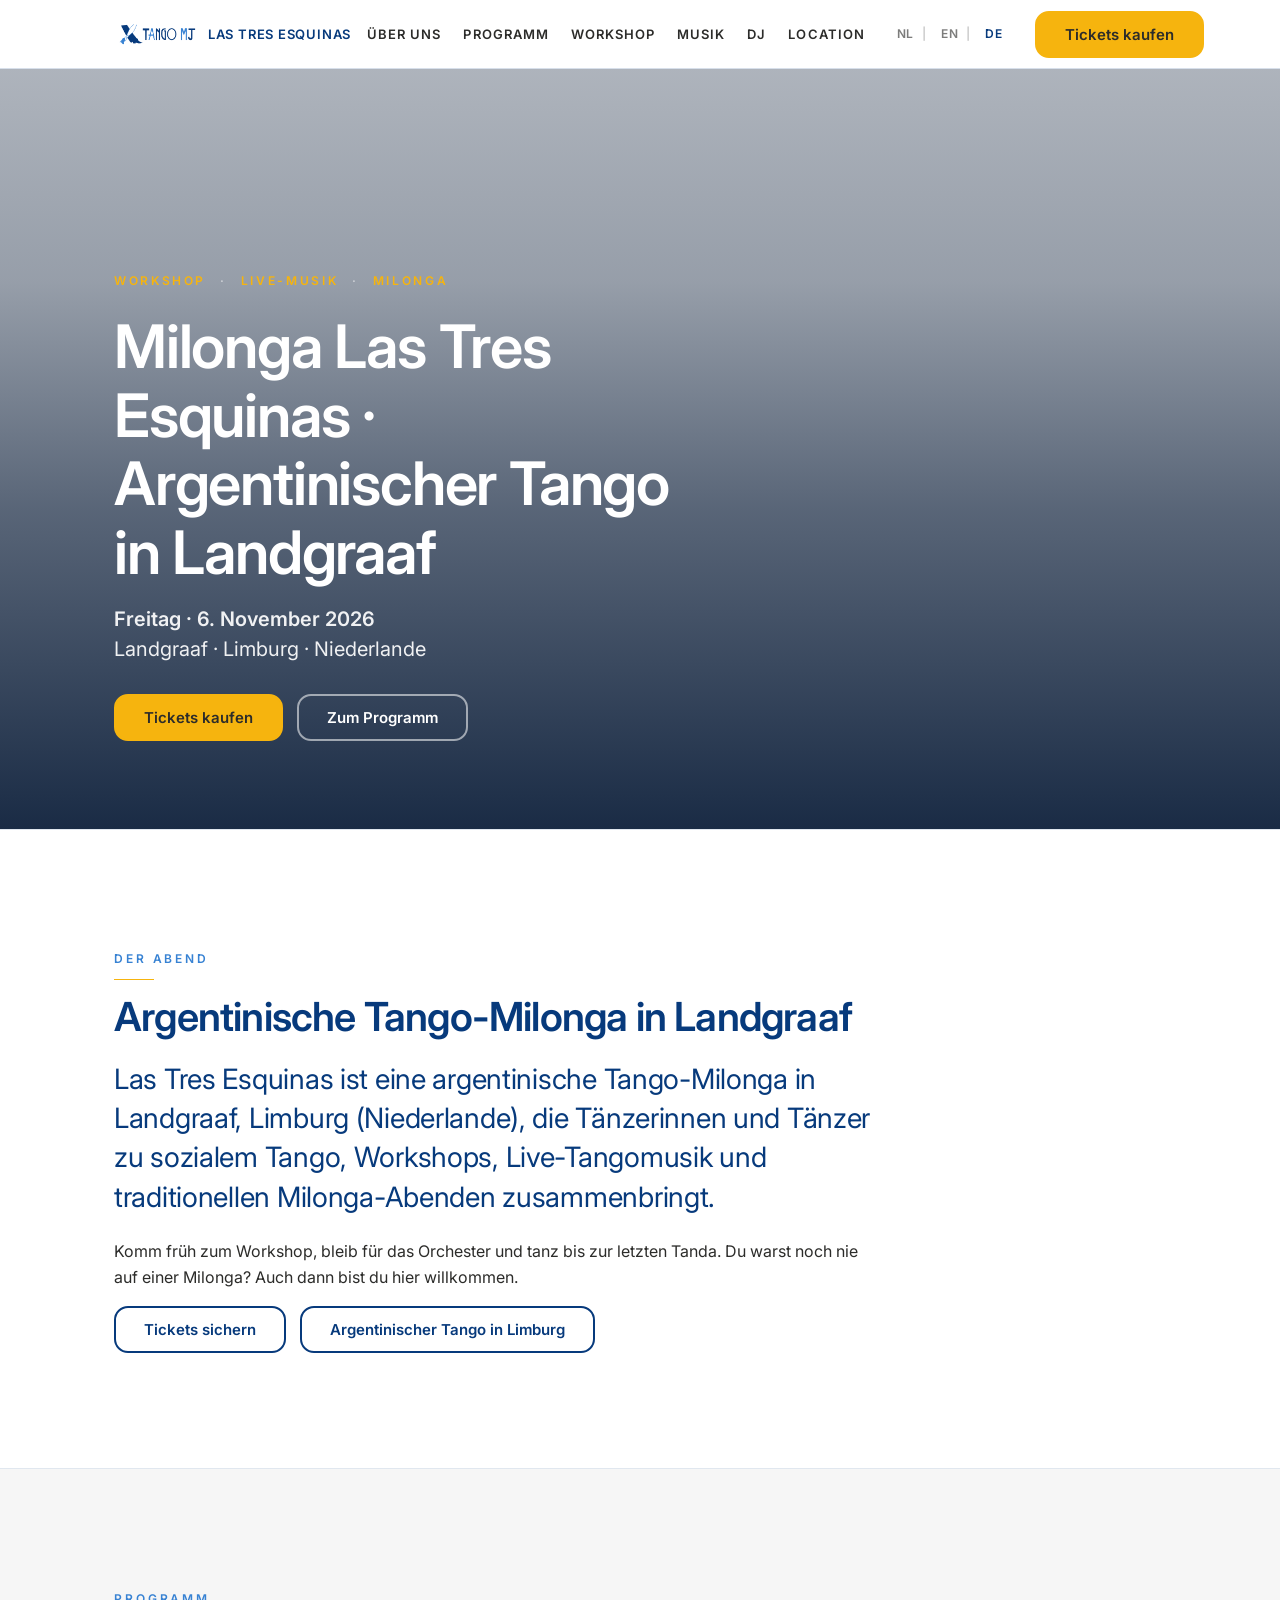
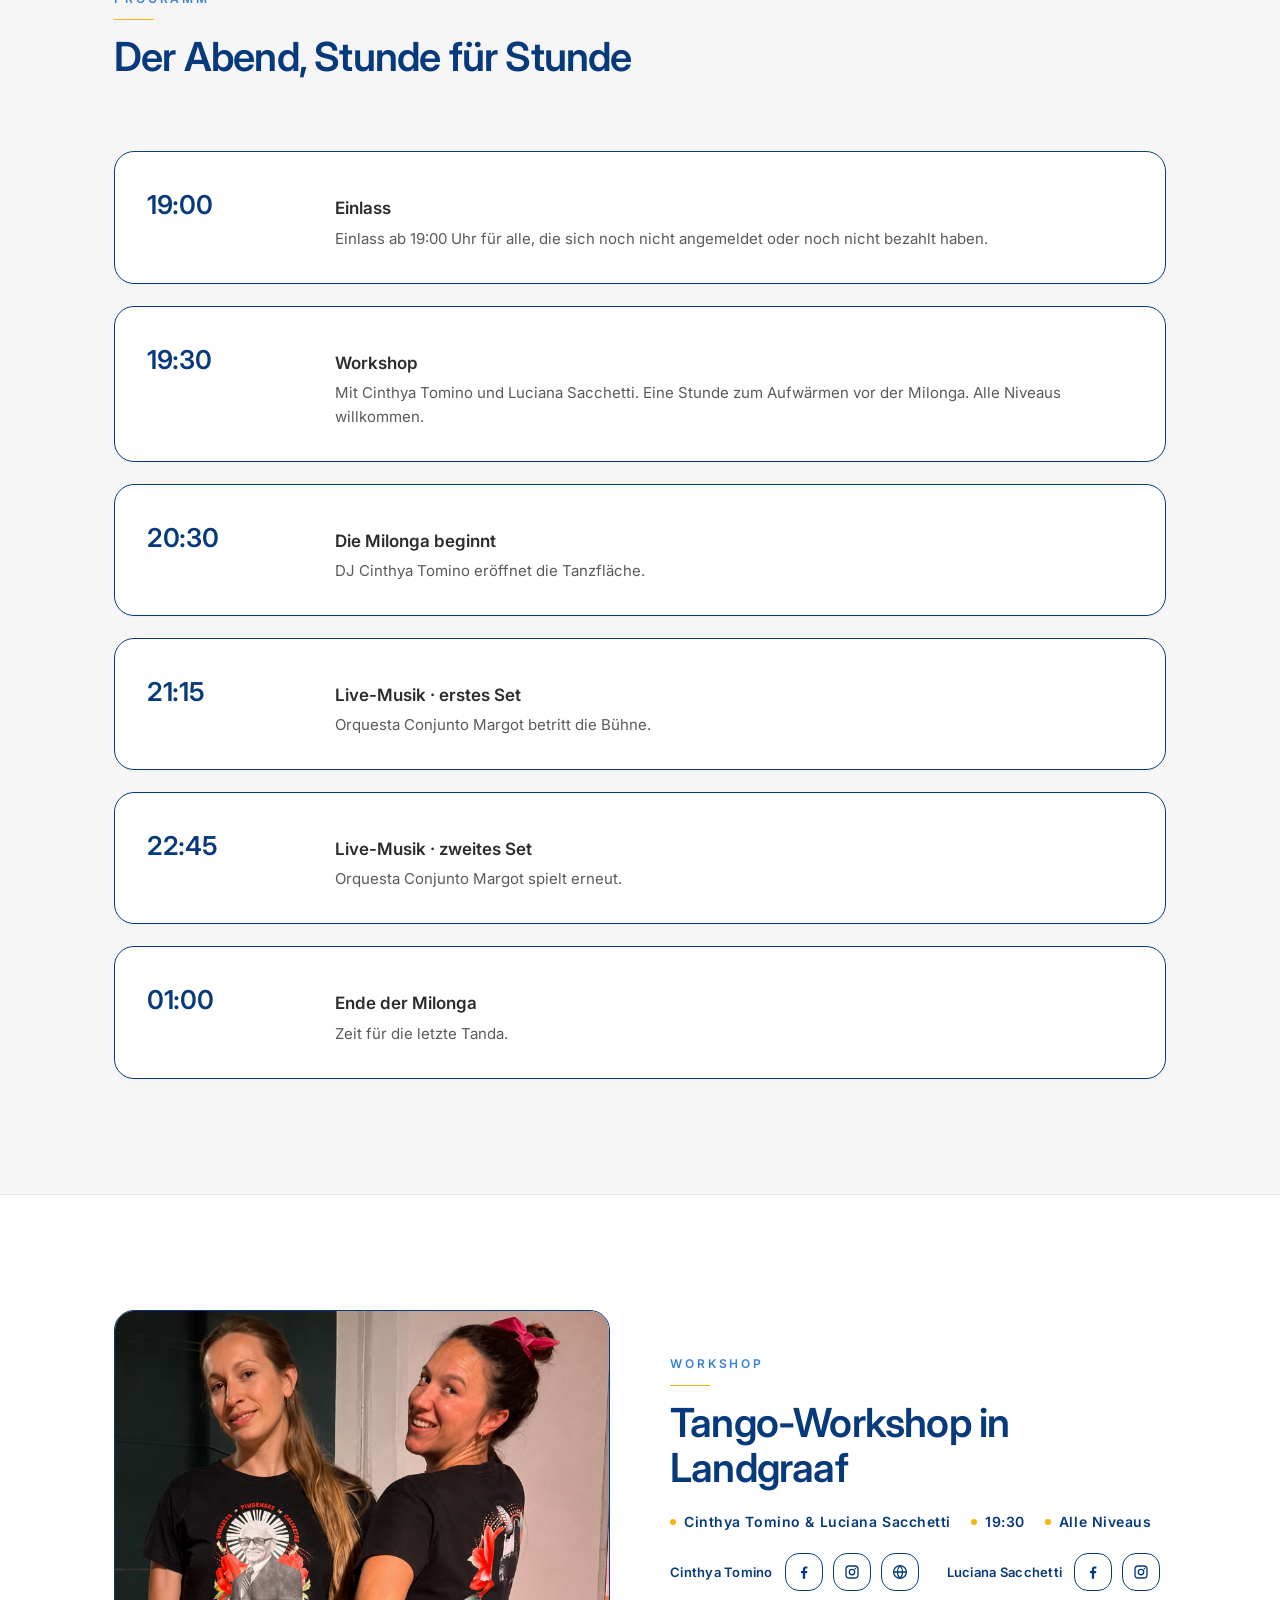
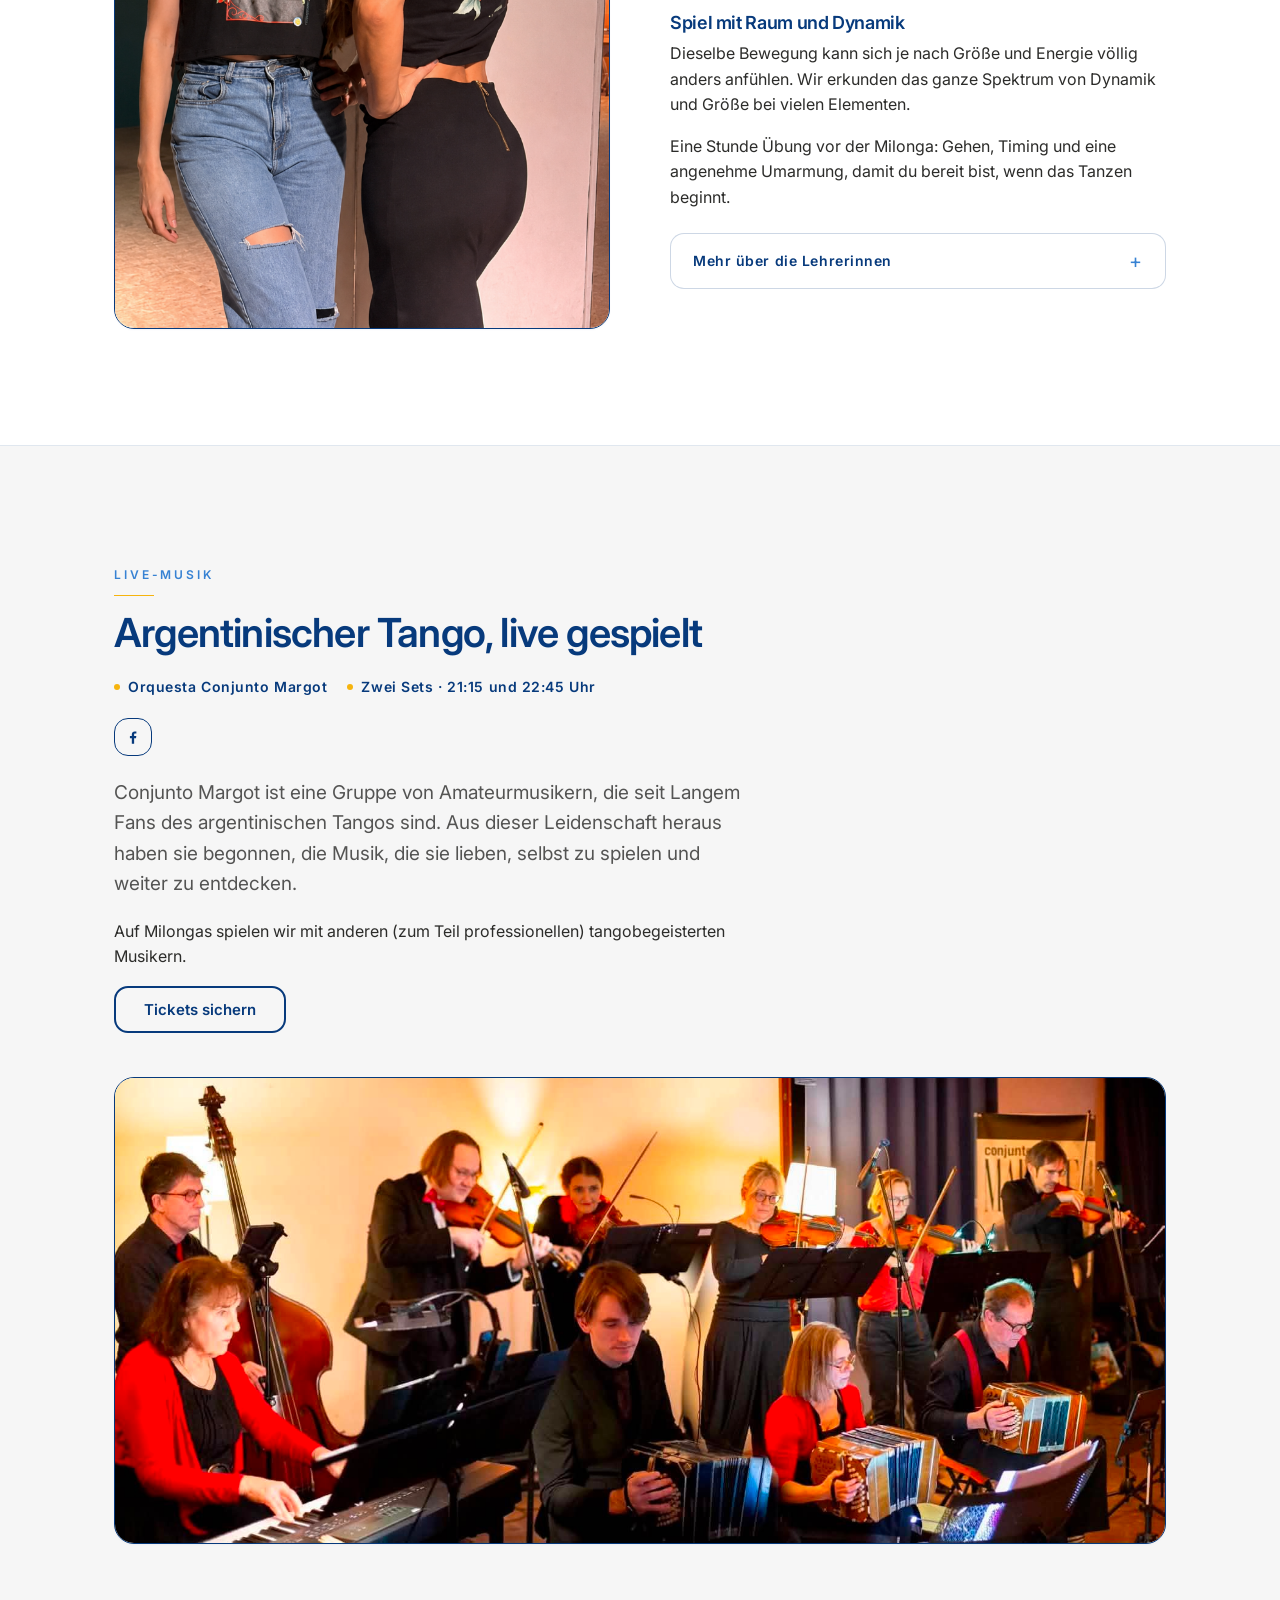
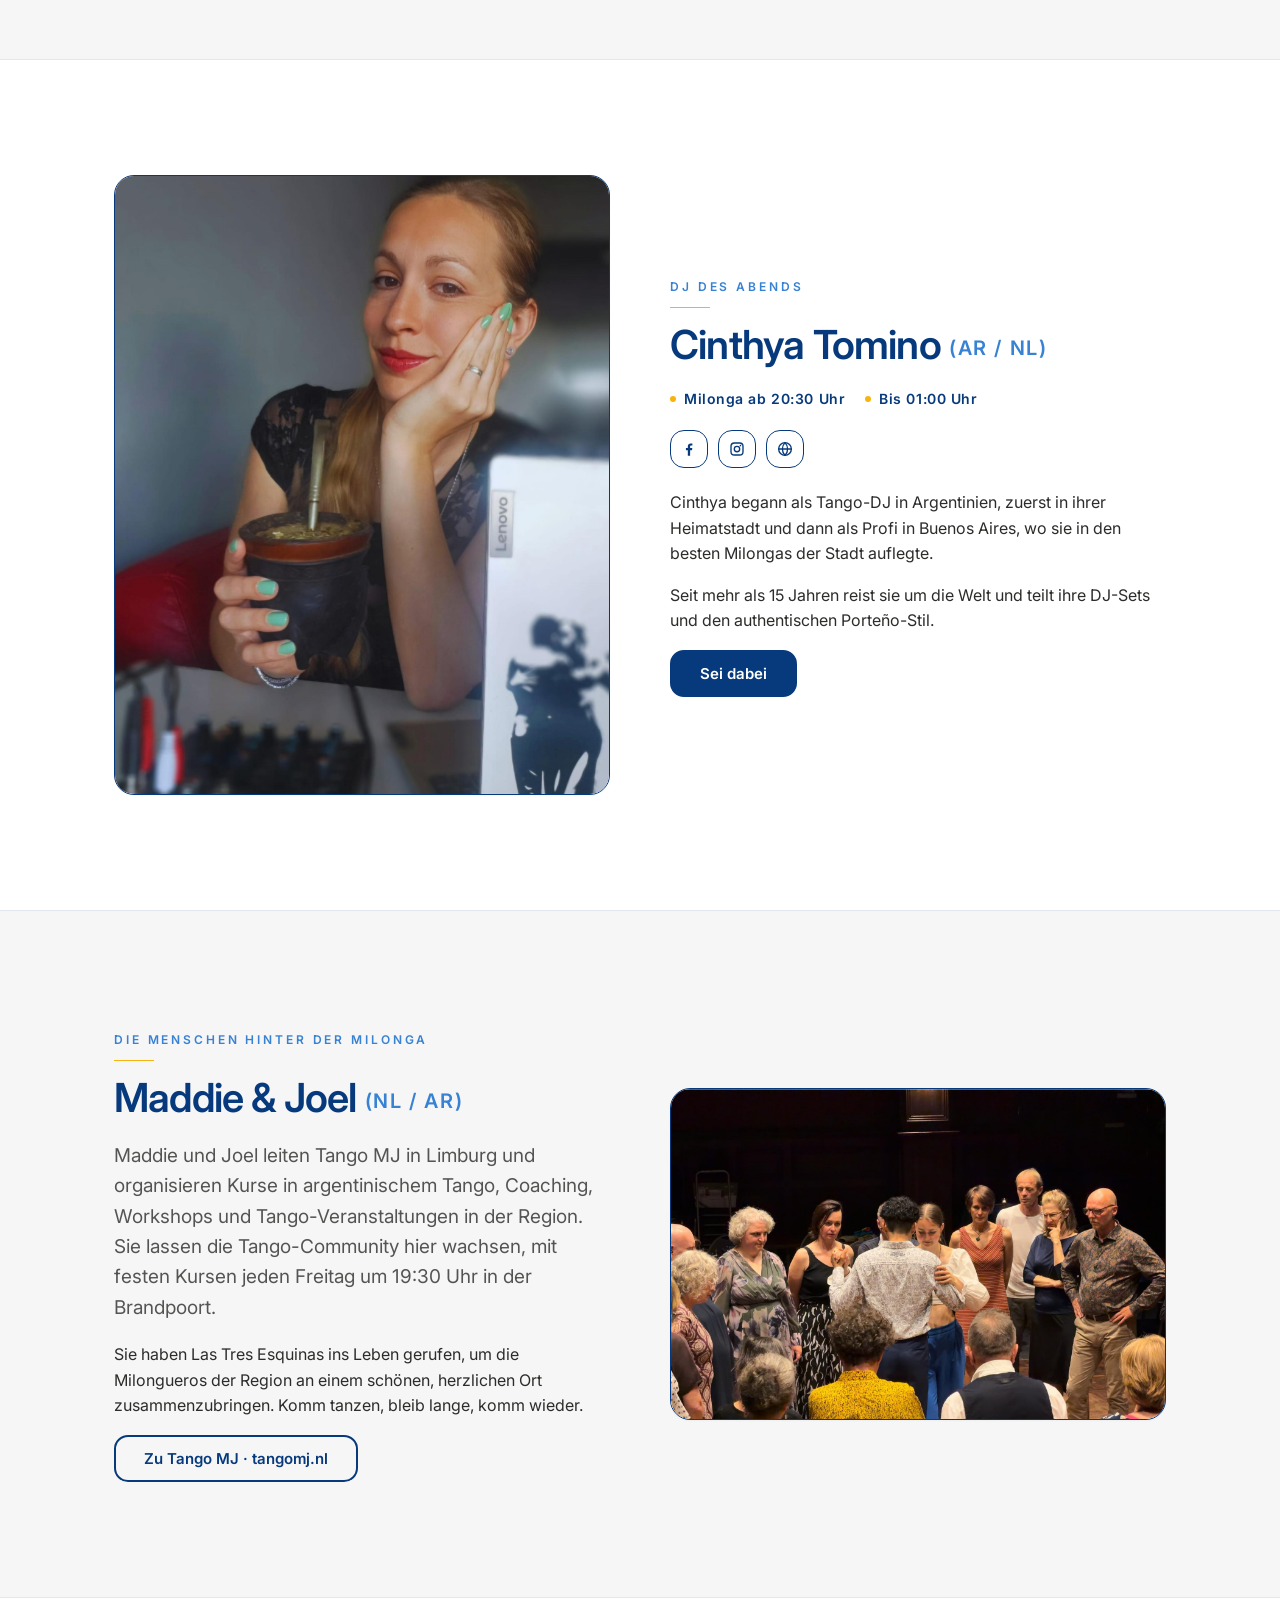
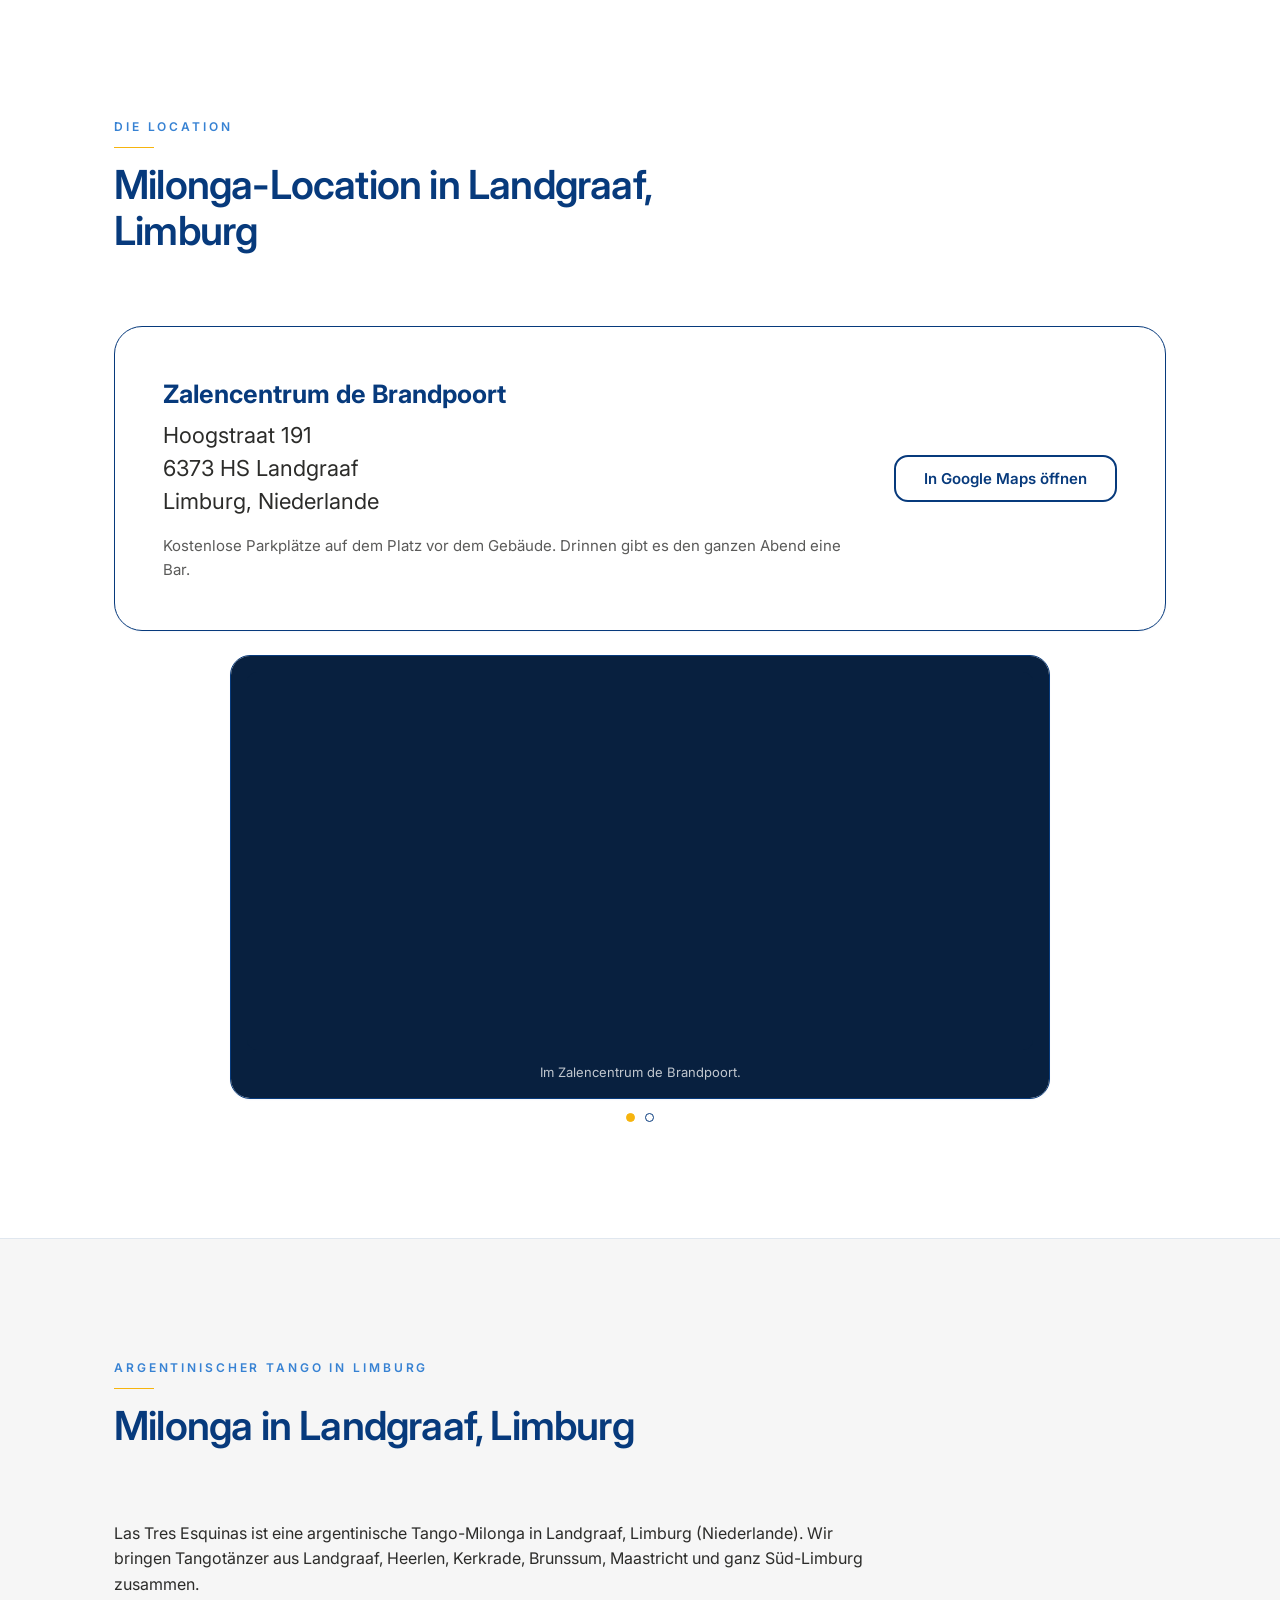
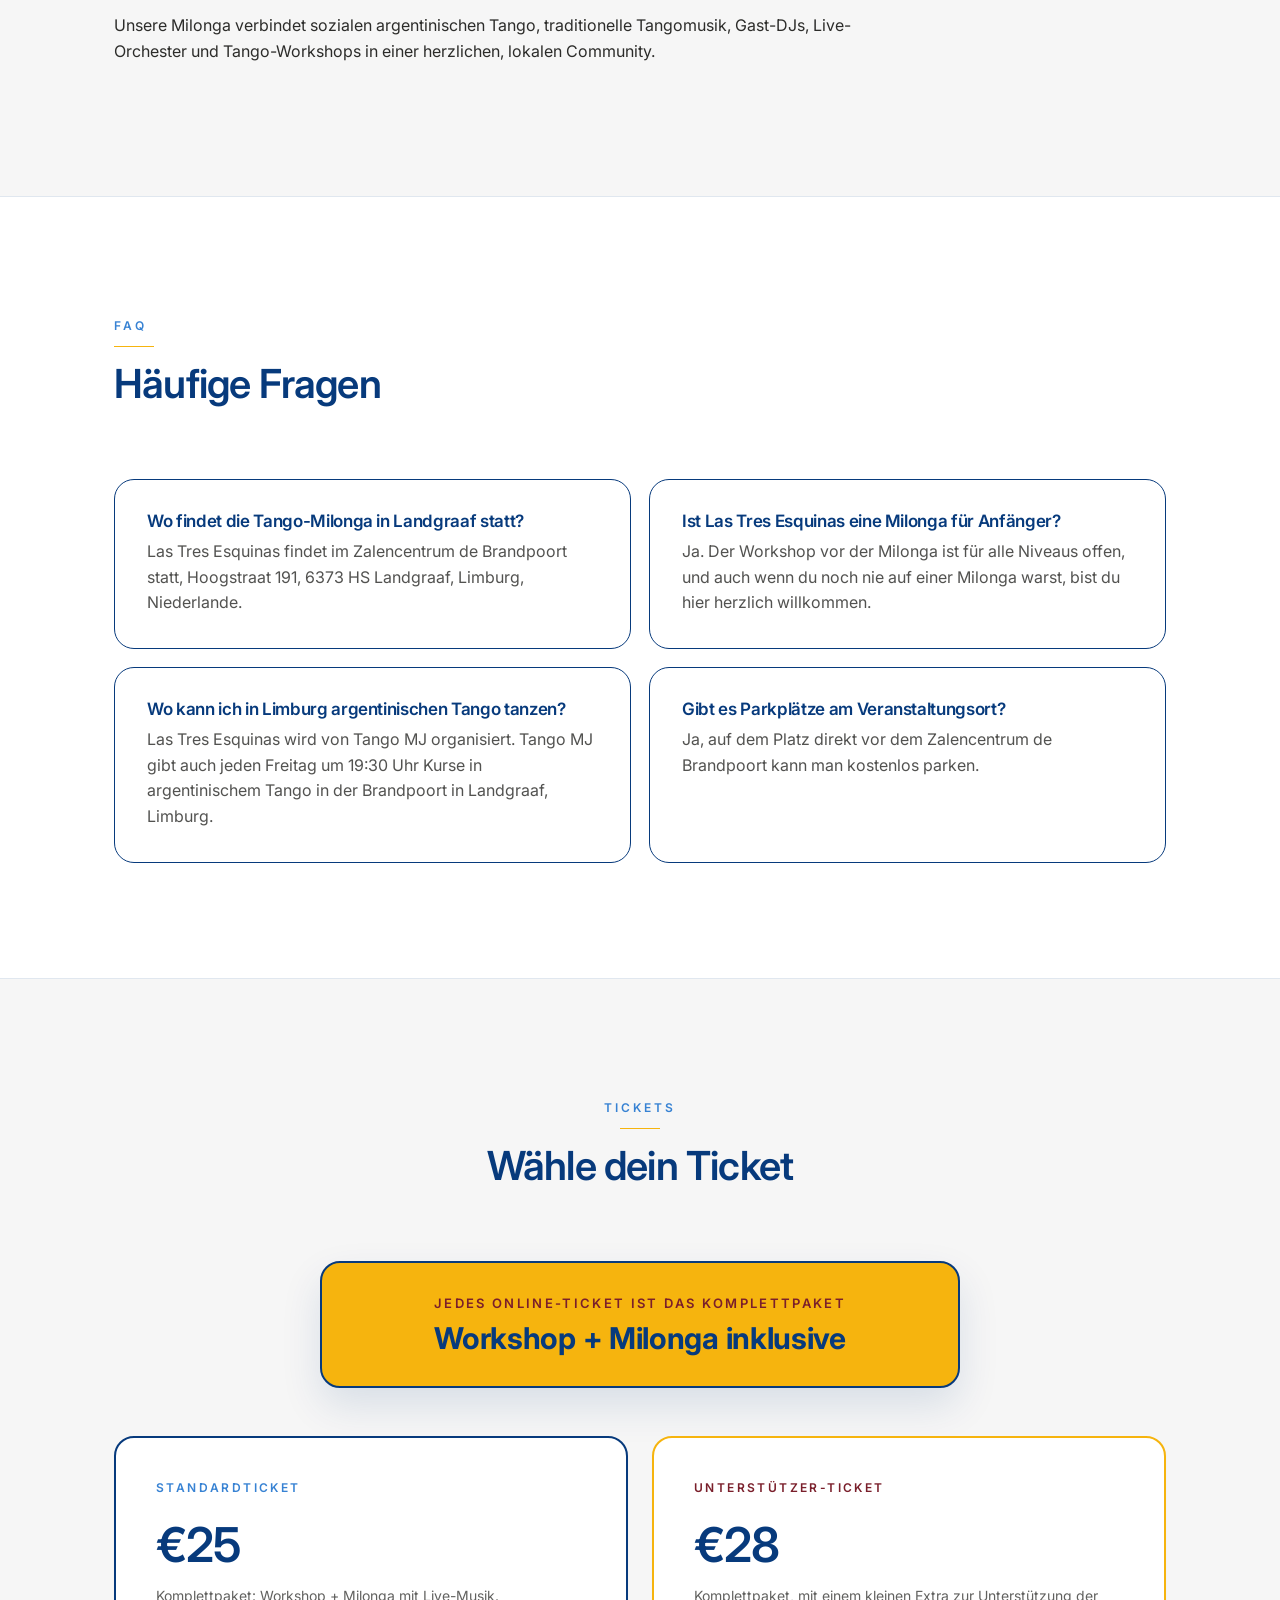
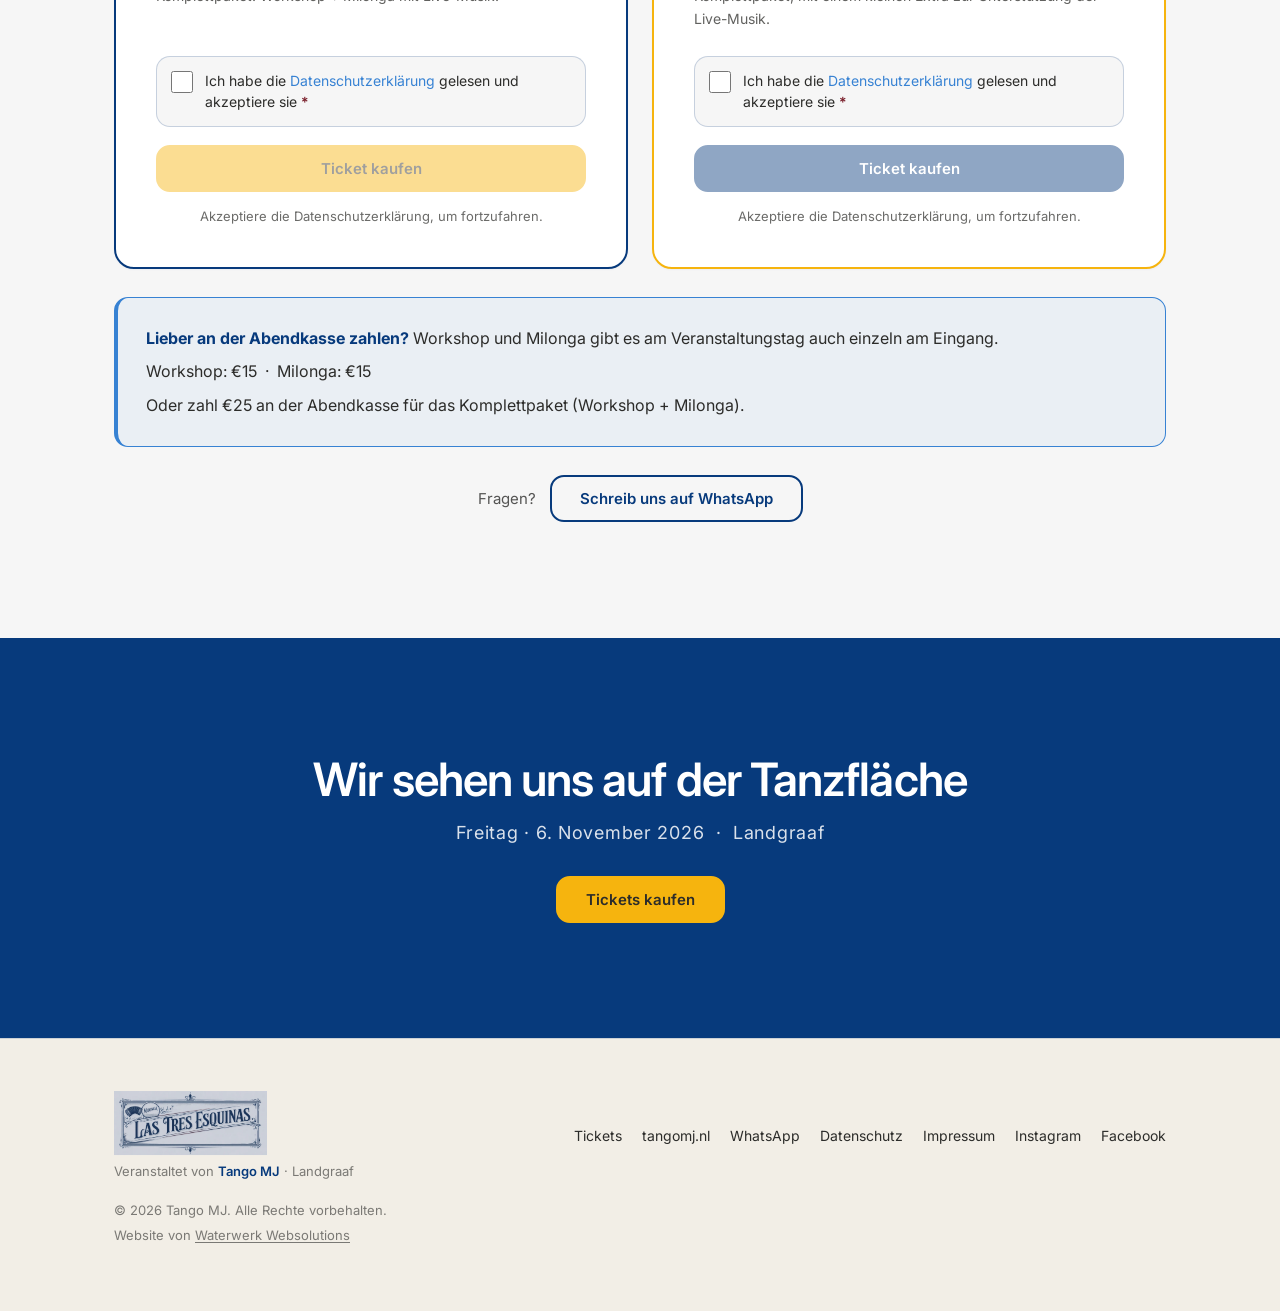
==== de/index.html @ a1ae4f82 "Add Dutch and German versions with language switch in the menu Co-Authored-By: Claude Opus 5.5 <nore" ====
<!doctype html>
<html lang="de">
  <head>
    <meta charset="utf-8" />
    <meta name="viewport" content="width=device-width, initial-scale=1" />

    <title>Milonga Landgraaf | Argentinischer Tango in Limburg · Las Tres Esquinas</title>
    <meta
      name="description"
      content="Milonga in Landgraaf, Limburg (Niederlande). Las Tres Esquinas bringt argentinischen Tango, Tanzabende, Workshops und Live-Tangomusik nach Süd-Limburg."
    />
    <link rel="canonical" href="https://lastresesquinas.nl/de" />
    <link rel="alternate" hreflang="en" href="https://lastresesquinas.nl/" />
    <link rel="alternate" hreflang="nl" href="https://lastresesquinas.nl/nl" />
    <link rel="alternate" hreflang="de" href="https://lastresesquinas.nl/de" />
    <link rel="alternate" hreflang="x-default" href="https://lastresesquinas.nl/" />

    <link rel="icon" type="image/png" href="/img/icon.png" />
    <link rel="apple-touch-icon" href="/img/icon.png" />

    <!-- Open Graph -->
    <meta property="og:type" content="website" />
    <meta property="og:locale" content="de_DE" />
    <meta property="og:title" content="Milonga Las Tres Esquinas · Argentinischer Tango in Landgraaf" />
    <meta
      property="og:description"
      content="Argentinische Tango-Milonga in Landgraaf, Limburg (Niederlande), mit Tanzabend, Workshops und Live-Tangomusik."
    />
    <meta property="og:url" content="https://lastresesquinas.nl/de" />
    <meta property="og:image" content="https://lastresesquinas.nl/img/organizadores.jpg" />
    <meta name="twitter:card" content="summary_large_image" />

    <link rel="preconnect" href="https://fonts.googleapis.com" />
    <link rel="preconnect" href="https://fonts.gstatic.com" crossorigin />
    <link
      rel="stylesheet"
      href="https://fonts.googleapis.com/css2?family=Inter:wght@400;500;600;700&display=swap"
    />
    <link rel="stylesheet" href="/css/styles.css" />

    <script type="application/ld+json">
      {
        "@context": "https://schema.org",
        "@type": "DanceEvent",
        "name": "Milonga Las Tres Esquinas",
        "description": "Argentinische Tango-Milonga in Landgraaf, Limburg (Niederlande), mit Tango-Workshop, Live-Musik von Orquesta Conjunto Margot und DJ Cinthya Tomino.",
        "url": "https://lastresesquinas.nl/de",
        "image": [
          "https://lastresesquinas.nl/img/organizadores.jpg",
          "https://lastresesquinas.nl/img/orquesta.jpg",
          "https://lastresesquinas.nl/img/dj.jpg"
        ],
        "startDate": "2026-11-06T19:30:00+01:00",
        "endDate": "2026-11-07T01:00:00+01:00",
        "eventAttendanceMode": "https://schema.org/OfflineEventAttendanceMode",
        "eventStatus": "https://schema.org/EventScheduled",
        "location": {
          "@type": "Place",
          "name": "Zalencentrum de Brandpoort",
          "address": {
            "@type": "PostalAddress",
            "streetAddress": "Hoogstraat 191",
            "postalCode": "6373 HS",
            "addressLocality": "Landgraaf",
            "addressRegion": "Limburg",
            "addressCountry": "NL"
          }
        },
        "performer": [
          { "@type": "MusicGroup", "name": "Orquesta Conjunto Margot" },
          { "@type": "Person", "name": "Cinthya Tomino" }
        ],
        "organizer": { "@type": "Organization", "name": "Tango MJ", "url": "https://tangomj.nl/" },
        "offers": [
          {
            "@type": "Offer",
            "name": "Standardticket",
            "price": "25",
            "priceCurrency": "EUR",
            "availability": "https://schema.org/InStock",
            "url": "https://buy.stripe.com/8x200i0NX9LU2fvdDG4Rq0i"
          },
          {
            "@type": "Offer",
            "name": "Unterstützer-Ticket",
            "price": "28",
            "priceCurrency": "EUR",
            "availability": "https://schema.org/InStock",
            "url": "https://buy.stripe.com/4gM7sKcwFbU2bQ56be4Rq0g"
          }
        ]
      }
    </script>

    <script type="application/ld+json">
      {
        "@context": "https://schema.org",
        "@type": "FAQPage",
        "mainEntity": [
          {
            "@type": "Question",
            "name": "Wo findet die Tango-Milonga in Landgraaf statt?",
            "acceptedAnswer": {
              "@type": "Answer",
              "text": "Las Tres Esquinas findet im Zalencentrum de Brandpoort statt, Hoogstraat 191, 6373 HS Landgraaf, Limburg, Niederlande."
            }
          },
          {
            "@type": "Question",
            "name": "Ist Las Tres Esquinas eine Milonga für Anfänger?",
            "acceptedAnswer": {
              "@type": "Answer",
              "text": "Ja. Der Workshop vor der Milonga ist für alle Niveaus offen, und auch wenn du noch nie auf einer Milonga warst, bist du hier herzlich willkommen."
            }
          },
          {
            "@type": "Question",
            "name": "Wo kann ich in Limburg argentinischen Tango tanzen?",
            "acceptedAnswer": {
              "@type": "Answer",
              "text": "Las Tres Esquinas wird von Tango MJ organisiert. Tango MJ gibt auch jeden Freitag um 19:30 Uhr Kurse in argentinischem Tango in der Brandpoort in Landgraaf, Limburg."
            }
          },
          {
            "@type": "Question",
            "name": "Gibt es Parkplätze am Veranstaltungsort?",
            "acceptedAnswer": {
              "@type": "Answer",
              "text": "Ja, auf dem Platz direkt vor dem Zalencentrum de Brandpoort kann man kostenlos parken."
            }
          }
        ]
      }
    </script>
  </head>

  <body>
    <a class="skip-link" href="#main">Zum Inhalt springen</a>

    <!-- Icon sprite (Facebook / Instagram / website) -->
    <svg width="0" height="0" style="position: absolute" aria-hidden="true" focusable="false">
      <symbol id="i-facebook" viewBox="0 0 24 24">
        <path
          fill="currentColor"
          d="M13.5 21v-7.5h2.53l.38-2.94H13.5V8.68c0-.85.24-1.43 1.46-1.43h1.56V4.62c-.27-.04-1.2-.12-2.28-.12-2.26 0-3.8 1.38-3.8 3.9v2.17H7.9v2.94h2.53V21z"
        />
      </symbol>
      <symbol
        id="i-instagram"
        viewBox="0 0 24 24"
        fill="none"
        stroke="currentColor"
        stroke-width="1.8"
      >
        <rect x="4" y="4" width="16" height="16" rx="4.5" />
        <circle cx="12" cy="12" r="3.6" />
        <circle cx="16.6" cy="7.4" r="1.1" fill="currentColor" stroke="none" />
      </symbol>
      <symbol
        id="i-web"
        viewBox="0 0 24 24"
        fill="none"
        stroke="currentColor"
        stroke-width="1.8"
      >
        <circle cx="12" cy="12" r="8.5" />
        <path
          d="M3.5 12h17M12 3.5c2.3 2.4 3.5 5.6 3.5 8.5s-1.2 6.1-3.5 8.5c-2.3-2.4-3.5-5.6-3.5-8.5S9.7 5.9 12 3.5z"
        />
      </symbol>
    </svg>

    <!-- ============ HEADER / NAV ============ -->
    <header class="site-header">
      <div class="container site-header__inner">
        <a class="site-header__brand" href="#top" aria-label="Milonga Las Tres Esquinas, nach oben">
          <img
            class="site-header__logo"
            src="/img/logo_web.png"
            alt="Tango MJ"
            width="2493"
            height="832"
          />
          <span>Las Tres Esquinas</span>
        </a>

        <button
          class="nav-toggle"
          type="button"
          aria-label="Menü öffnen"
          aria-expanded="false"
          aria-controls="site-nav"
          data-nav-toggle
        >
          <span class="nav-toggle__bar" aria-hidden="true"></span>
          <span class="nav-toggle__bar" aria-hidden="true"></span>
          <span class="nav-toggle__bar" aria-hidden="true"></span>
        </button>

        <nav id="site-nav" class="site-nav" aria-label="Hauptmenü" data-nav>
          <ul class="site-nav__list">
            <li><a href="#about">Über uns</a></li>
            <li><a href="#program">Programm</a></li>
            <li><a href="#workshop">Workshop</a></li>
            <li><a href="#music">Musik</a></li>
            <li><a href="#dj">DJ</a></li>
            <li><a href="#venue">Location</a></li>
          </ul>
          <div class="lang-switch" role="group" aria-label="Sprache">
            <a class="lang-switch__item" href="/nl" hreflang="nl" lang="nl" title="Nederlands">NL</a>
            <a class="lang-switch__item" href="/" hreflang="en" lang="en" title="English">EN</a>
            <a class="lang-switch__item is-active" href="/de" lang="de" aria-current="page" title="Deutsch">DE</a>
          </div>
          <a class="btn btn--primary" href="#tickets">Tickets kaufen</a>
        </nav>
      </div>
    </header>

    <main id="main">
      <span id="top"></span>

      <!-- ============ 1. HERO ============ -->
      <section class="hero" aria-labelledby="hero-heading">
        <div class="hero__media" data-hero-slides>
          <div class="hero__slide hero__slide--video is-active">
            <video
              data-hero-video
              src="/img/video-bp.mp4"
              autoplay
              muted
              loop
              playsinline
              preload="auto"
              width="464"
              height="832"
            ></video>
          </div>
          <div class="hero__slide">
            <img
              src="/img/organizadores.jpg"
              alt="Tangotänzer bei der Milonga Las Tres Esquinas in Landgraaf"
              width="1924"
              height="1082"
              fetchpriority="high"
            />
          </div>
          <div class="hero__slide">
            <img
              src="/img/profes.png"
              alt="Cinthya Tomino und Luciana Sacchetti, die Lehrerinnen des Workshops"
              width="768"
              height="1024"
              loading="lazy"
            />
          </div>
          <div class="hero__slide">
            <img
              src="/img/orquesta.jpg"
              alt="Orquesta Conjunto Margot spielt live argentinischen Tango in Landgraaf"
              width="1723"
              height="763"
              loading="lazy"
            />
          </div>
          <div class="hero__slide">
            <img
              src="/img/dj.jpg"
              alt="Cinthya Tomino als DJ bei einer argentinischen Tango-Milonga in Landgraaf"
              width="1601"
              height="2048"
              loading="lazy"
            />
          </div>
        </div>
        <div class="container">
          <p class="hero__kicker">
            <span>Workshop</span><span>Live-Musik</span><span>Milonga</span>
          </p>
          <h1 id="hero-heading">
            Milonga Las Tres Esquinas · Argentinischer Tango in Landgraaf
          </h1>
          <p class="hero__meta">
            <strong>Freitag · 6. November 2026</strong>
            Landgraaf · Limburg · Niederlande
          </p>
          <div class="hero__actions">
            <a class="btn btn--primary" href="#tickets">Tickets kaufen</a>
            <a class="btn btn--ghost" href="#program">Zum Programm</a>
          </div>
        </div>
      </section>

      <!-- ============ 2. ABOUT / THE NIGHT ============ -->
      <section id="about" class="section section--tint" aria-labelledby="about-heading">
        <div class="container">
          <div class="about" data-reveal>
            <span class="eyebrow">Der Abend</span>
            <h2 id="about-heading">Argentinische Tango-Milonga in Landgraaf</h2>
            <p class="about__statement">
              Las Tres Esquinas ist eine argentinische Tango-Milonga in
              Landgraaf, Limburg (Niederlande), die Tänzerinnen und Tänzer zu
              sozialem Tango, Workshops, Live-Tangomusik und traditionellen
              Milonga-Abenden zusammenbringt.
            </p>
            <p>
              Komm früh zum Workshop, bleib für das Orchester und tanz bis zur
              letzten Tanda. Du warst noch nie auf einer Milonga? Auch dann bist
              du hier willkommen.
            </p>
            <div class="about__actions">
              <a class="btn btn--outline" href="#tickets">Tickets sichern</a>
              <a class="btn btn--outline" href="#tango-limburg">Argentinischer Tango in Limburg</a>
            </div>
          </div>
        </div>
      </section>

      <!-- ============ 3. PROGRAM ============ -->
      <section id="program" class="section" aria-labelledby="program-heading">
        <div class="container">
          <div class="section-head" data-reveal>
            <span class="eyebrow">Programm</span>
            <h2 id="program-heading">Der Abend, Stunde für Stunde</h2>
          </div>

          <div class="timeline stagger">
            <div class="timeline__item" data-reveal>
              <div class="timeline__time">19:00</div>
              <div>
                <p class="timeline__title">Einlass</p>
                <p class="timeline__detail">
                  Einlass ab 19:00 Uhr für alle, die sich noch nicht angemeldet
                  oder noch nicht bezahlt haben.
                </p>
              </div>
            </div>
            <div class="timeline__item" data-reveal>
              <div class="timeline__time">19:30</div>
              <div>
                <p class="timeline__title">Workshop</p>
                <p class="timeline__detail">
                  Mit Cinthya Tomino und Luciana Sacchetti. Eine Stunde zum
                  Aufwärmen vor der Milonga. Alle Niveaus willkommen.
                </p>
              </div>
            </div>
            <div class="timeline__item" data-reveal>
              <div class="timeline__time">20:30</div>
              <div>
                <p class="timeline__title">Die Milonga beginnt</p>
                <p class="timeline__detail">
                  DJ Cinthya Tomino eröffnet die Tanzfläche.
                </p>
              </div>
            </div>
            <div class="timeline__item" data-reveal>
              <div class="timeline__time">21:15</div>
              <div>
                <p class="timeline__title">Live-Musik · erstes Set</p>
                <p class="timeline__detail">
                  Orquesta Conjunto Margot betritt die Bühne.
                </p>
              </div>
            </div>
            <div class="timeline__item" data-reveal>
              <div class="timeline__time">22:45</div>
              <div>
                <p class="timeline__title">Live-Musik · zweites Set</p>
                <p class="timeline__detail">
                  Orquesta Conjunto Margot spielt erneut.
                </p>
              </div>
            </div>
            <div class="timeline__item" data-reveal>
              <div class="timeline__time">01:00</div>
              <div>
                <p class="timeline__title">Ende der Milonga</p>
                <p class="timeline__detail">Zeit für die letzte Tanda.</p>
              </div>
            </div>
          </div>
        </div>
      </section>

      <!-- ============ 4. WORKSHOP ============ -->
      <section id="workshop" class="section section--tint" aria-labelledby="workshop-heading">
        <div class="container">
          <div class="feature feature--reverse">
            <div class="feature__media feature__media--portrait" data-reveal="left">
              <img
                src="/img/profes.png"
                alt="Cinthya Tomino und Luciana Sacchetti, die Lehrerinnen des Workshops"
                width="768"
                height="1024"
                loading="lazy"
              />
            </div>
            <div class="feature__body" data-reveal>
              <span class="eyebrow">Workshop</span>
              <h2 id="workshop-heading">Tango-Workshop in Landgraaf</h2>
              <p class="meta-line">
                <span>Cinthya Tomino &amp; Luciana Sacchetti</span><span>19:30</span><span>Alle Niveaus</span>
              </p>
              <div class="artist-links-row">
                <div class="artist-links-group">
                  <span class="artist-links-group__name">Cinthya Tomino</span>
                  <ul class="artist-links">
                    <li>
                      <a href="https://www.facebook.com/CinTomino/" target="_blank" rel="noopener" aria-label="Cinthya Tomino auf Facebook"><svg class="ic"><use href="#i-facebook" /></svg></a>
                    </li>
                    <li>
                      <a href="https://www.instagram.com/cintomino" target="_blank" rel="noopener" aria-label="Cinthya Tomino auf Instagram"><svg class="ic"><use href="#i-instagram" /></svg></a>
                    </li>
                    <li>
                      <a href="https://www.cintominotango.com" target="_blank" rel="noopener" aria-label="Website von Cinthya Tomino"><svg class="ic"><use href="#i-web" /></svg></a>
                    </li>
                  </ul>
                </div>
                <div class="artist-links-group">
                  <span class="artist-links-group__name">Luciana Sacchetti</span>
                  <ul class="artist-links">
                    <li>
                      <a href="https://www.facebook.com/lu.sacchetti/" target="_blank" rel="noopener" aria-label="Luciana Sacchetti auf Facebook"><svg class="ic"><use href="#i-facebook" /></svg></a>
                    </li>
                    <li>
                      <a href="https://www.instagram.com/lusacchetti" target="_blank" rel="noopener" aria-label="Luciana Sacchetti auf Instagram"><svg class="ic"><use href="#i-instagram" /></svg></a>
                    </li>
                  </ul>
                </div>
              </div>
              <h3 class="feature__topic">Spiel mit Raum und Dynamik</h3>
              <p>
                Dieselbe Bewegung kann sich je nach Größe und Energie völlig
                anders anfühlen. Wir erkunden das ganze Spektrum von Dynamik und
                Größe bei vielen Elementen.
              </p>
              <p>
                Eine Stunde Übung vor der Milonga: Gehen, Timing und eine
                angenehme Umarmung, damit du bereit bist, wenn das Tanzen
                beginnt.
              </p>

              <details class="disclosure">
                <summary>Mehr über die Lehrerinnen</summary>
                <div class="disclosure__body">
                  <h3>Luciana Sacchetti</h3>
                  <p>
                    Tänzerin, Kunstturnerin, Athletin und Zirkusartistin. Vor 15
                    Jahren kam sie in Mar del Plata, Argentinien, zum Tango. Sie
                    begann sofort, Unterricht bei international bekannten
                    Meistern und Künstlern zu nehmen, und reist bis heute nach
                    Europa und Argentinien, um ihr Wissen über diesen Tanz immer
                    weiter zu vertiefen. Sie wird nach Argentinien, Italien, in
                    die USA und in die Niederlande eingeladen, um mit
                    verschiedenen Künstlern zu unterrichten und aufzutreten.
                  </p>
                  <h3>Cinthya Tomino</h3>
                  <p>
                    Professionelle Tangotänzerin aus Argentinien. Cinthya begann
                    schon als Kind mit dem Tango und erhielt früh ihre
                    künstlerische Ausbildung bei einigen der bekanntesten
                    Tangomeister in Buenos Aires, wo sie sich in beiden Rollen
                    entwickelte: als Führende und als Folgende. Nach Auftritten in
                    einigen der renommiertesten Theater und bekanntesten Milongas
                    von Buenos Aires unterrichtet und tanzt sie seit mehr als 15
                    Jahren in verschiedenen Ländern. Als Lehrerin, Tänzerin und
                    Tango-DJ teilt sie die Traditionen, die Kultur und die
                    Leidenschaft des argentinischen Tangos.
                  </p>
                  <h3>Milonga El Colectivo</h3>
                  <p>
                    Cinthya Tomino und Luciana Sacchetti gehören zu El Colectivo,
                    einem Tangoprojekt in Rotterdam, das die Milonga &bdquo;El
                    Colectivo&ldquo; veranstaltet: ein monatliches Treffen rund
                    um den argentinischen Tango, mit traditioneller Musik, Tanz
                    und einem Treffpunkt für die Tango-Community. Sie findet jeden
                    vierten Freitag im Monat in Rotterdam statt.
                  </p>
                </div>
              </details>
            </div>
          </div>
        </div>
      </section>

      <!-- ============ 5. LIVE MUSIC ============ -->
      <section id="music" class="section" aria-labelledby="music-heading">
        <div class="container">
          <div class="music-head">
            <div data-reveal>
              <span class="eyebrow">Live-Musik</span>
              <h2 id="music-heading">Argentinischer Tango, live gespielt</h2>
              <p class="meta-line">
                <span>Orquesta Conjunto Margot</span><span>Zwei Sets · 21:15 und 22:45 Uhr</span>
              </p>
              <ul class="artist-links">
                <li>
                  <a href="https://www.facebook.com/people/Conjunto-Margot/61581234227442/" target="_blank" rel="noopener" aria-label="Conjunto Margot auf Facebook"><svg class="ic"><use href="#i-facebook" /></svg></a>
                </li>
              </ul>
              <p class="lead">
                Conjunto Margot ist eine Gruppe von Amateurmusikern, die seit
                Langem Fans des argentinischen Tangos sind. Aus dieser
                Leidenschaft heraus haben sie begonnen, die Musik, die sie
                lieben, selbst zu spielen und weiter zu entdecken.
              </p>
              <p>
                Auf Milongas spielen wir mit anderen (zum Teil professionellen)
                tangobegeisterten Musikern.
              </p>
              <p>
                <a class="btn btn--outline" href="#tickets">Tickets sichern</a>
              </p>
            </div>
          </div>

          <figure class="band-figure" data-reveal>
            <img
              src="/img/orquesta.jpg"
              alt="Orquesta Conjunto Margot spielt live argentinischen Tango, mit Bandoneons, Geigen, Klavier und Kontrabass"
              width="1723"
              height="763"
              loading="lazy"
            />
          </figure>
        </div>
      </section>

      <!-- ============ 6. DJ ============ -->
      <section id="dj" class="section section--tint" aria-labelledby="dj-heading">
        <div class="container">
          <div class="feature feature--reverse">
            <div class="feature__media feature__media--portrait" data-reveal="left">
              <img
                src="/img/dj.jpg"
                alt="Cinthya Tomino als DJ bei einer argentinischen Tango-Milonga in Landgraaf"
                width="1601"
                height="2048"
                loading="lazy"
              />
            </div>
            <div class="feature__body" data-reveal>
              <span class="eyebrow">DJ des Abends</span>
              <h2 id="dj-heading">Cinthya Tomino <span class="dj-origin">(AR / NL)</span></h2>
              <p class="meta-line">
                <span>Milonga ab 20:30 Uhr</span><span>Bis 01:00 Uhr</span>
              </p>
              <ul class="artist-links">
                <li>
                  <a href="https://www.facebook.com/CinTomino/" target="_blank" rel="noopener" aria-label="Cinthya Tomino auf Facebook"><svg class="ic"><use href="#i-facebook" /></svg></a>
                </li>
                <li>
                  <a href="https://www.instagram.com/cintomino" target="_blank" rel="noopener" aria-label="Cinthya Tomino auf Instagram"><svg class="ic"><use href="#i-instagram" /></svg></a>
                </li>
                <li>
                  <a href="https://www.cintominotango.com" target="_blank" rel="noopener" aria-label="Website von Cinthya Tomino"><svg class="ic"><use href="#i-web" /></svg></a>
                </li>
              </ul>
              <p>
                Cinthya begann als Tango-DJ in Argentinien, zuerst in ihrer
                Heimatstadt und dann als Profi in Buenos Aires, wo sie in den
                besten Milongas der Stadt auflegte.
              </p>
              <p>
                Seit mehr als 15 Jahren reist sie um die Welt und teilt ihre
                DJ-Sets und den authentischen Porteño-Stil.
              </p>
              <p>
                <a class="btn btn--secondary" href="#tickets">Sei dabei</a>
              </p>
            </div>
          </div>
        </div>
      </section>

      <!-- ============ 7. ORGANIZERS ============ -->
      <section id="organizers" class="section" aria-labelledby="organizers-heading">
        <div class="container">
          <div class="feature">
            <div class="feature__body" data-reveal>
              <span class="eyebrow">Die Menschen hinter der Milonga</span>
              <h2 id="organizers-heading">
                Maddie &amp; Joel <span class="dj-origin">(NL / AR)</span>
              </h2>
              <p class="lead">
                Maddie und Joel leiten Tango MJ in Limburg und organisieren
                Kurse in argentinischem Tango, Coaching, Workshops und
                Tango-Veranstaltungen in der Region. Sie lassen die
                Tango-Community hier wachsen, mit festen Kursen jeden Freitag um
                19:30 Uhr in der Brandpoort.
              </p>
              <p>
                Sie haben Las Tres Esquinas ins Leben gerufen, um die
                Milongueros der Region an einem schönen, herzlichen Ort
                zusammenzubringen. Komm tanzen, bleib lange, komm wieder.
              </p>
              <p>
                <a class="btn btn--outline" href="https://www.tangomj.nl/de/" target="_blank" rel="noopener">
                  Zu Tango MJ · tangomj.nl
                </a>
              </p>
            </div>
            <div class="feature__media feature__media--wide" data-reveal="right">
              <img
                src="/img/organizadores.jpg"
                alt="Eine Tangogruppe von Tango MJ um ein tanzendes Paar in Landgraaf"
                width="1924"
                height="1082"
                loading="lazy"
              />
            </div>
          </div>
        </div>
      </section>

      <!-- ============ 8. VENUE ============ -->
      <section id="venue" class="section section--tint" aria-labelledby="venue-heading">
        <div class="container">
          <div class="section-head" data-reveal>
            <span class="eyebrow">Die Location</span>
            <h2 id="venue-heading">Milonga-Location in Landgraaf, Limburg</h2>
          </div>
          <div class="venue-card" data-reveal>
            <div>
              <address class="venue-card__address">
                <strong>Zalencentrum de Brandpoort</strong>
                Hoogstraat 191<br />
                6373 HS Landgraaf<br />
                Limburg, Niederlande
              </address>
              <p class="venue-card__parking">
                Kostenlose Parkplätze auf dem Platz vor dem Gebäude. Drinnen
                gibt es den ganzen Abend eine Bar.
              </p>
            </div>
            <a
              class="btn btn--outline"
              href="https://maps.app.goo.gl/uze1UyYe35vyduzv8"
              target="_blank"
              rel="noopener"
            >
              In Google Maps öffnen
            </a>
          </div>

          <div class="venue-carousel" data-carousel data-reveal>
            <div
              class="venue-carousel__viewport"
              data-carousel-track
              tabindex="0"
              role="region"
              aria-label="Fotos und Video der Location"
            >
              <figure class="venue-carousel__slide">
                <video
                  class="venue-carousel__media"
                  data-venue-video
                  src="/img/video-bp.mp4"
                  autoplay
                  muted
                  loop
                  playsinline
                  preload="metadata"
                  width="464"
                  height="832"
                ></video>
                <figcaption>Im Zalencentrum de Brandpoort.</figcaption>
              </figure>
              <figure class="venue-carousel__slide">
                <img
                  class="venue-carousel__media"
                  src="/img/parking.webp"
                  alt="Der offene Parkplatz direkt vor dem Zalencentrum de Brandpoort"
                  width="1024"
                  height="483"
                  loading="lazy"
                />
                <figcaption>Kostenlos parken direkt vor dem Eingang.</figcaption>
              </figure>
            </div>
            <div class="venue-carousel__dots" data-carousel-dots aria-label="Bild wählen">
              <button type="button" aria-label="Video der Location zeigen" aria-current="true"></button>
              <button type="button" aria-label="Foto vom Parkplatz zeigen" aria-current="false"></button>
            </div>
          </div>
        </div>
      </section>

      <!-- ============ TANGO IN LIMBURG ============ -->
      <section id="tango-limburg" class="section" aria-labelledby="tango-limburg-heading">
        <div class="container">
          <div class="section-head" data-reveal>
            <span class="eyebrow">Argentinischer Tango in Limburg</span>
            <h2 id="tango-limburg-heading">Milonga in Landgraaf, Limburg</h2>
          </div>
          <div class="about" data-reveal>
            <p>
              Las Tres Esquinas ist eine argentinische Tango-Milonga in
              Landgraaf, Limburg (Niederlande). Wir bringen Tangotänzer aus
              Landgraaf, Heerlen, Kerkrade, Brunssum, Maastricht und ganz
              Süd-Limburg zusammen.
            </p>
            <p>
              Unsere Milonga verbindet sozialen argentinischen Tango,
              traditionelle Tangomusik, Gast-DJs, Live-Orchester und
              Tango-Workshops in einer herzlichen, lokalen Community.
            </p>
          </div>
        </div>
      </section>

      <!-- ============ FAQ ============ -->
      <section id="faq" class="section section--tint" aria-labelledby="faq-heading">
        <div class="container">
          <div class="section-head" data-reveal>
            <span class="eyebrow">FAQ</span>
            <h2 id="faq-heading">Häufige Fragen</h2>
          </div>
          <div class="faq-list stagger">
            <div class="faq-item" data-reveal>
              <h3>Wo findet die Tango-Milonga in Landgraaf statt?</h3>
              <p>
                Las Tres Esquinas findet im Zalencentrum de Brandpoort statt,
                Hoogstraat 191, 6373 HS Landgraaf, Limburg, Niederlande.
              </p>
            </div>
            <div class="faq-item" data-reveal>
              <h3>Ist Las Tres Esquinas eine Milonga für Anfänger?</h3>
              <p>
                Ja. Der Workshop vor der Milonga ist für alle Niveaus offen, und
                auch wenn du noch nie auf einer Milonga warst, bist du hier
                herzlich willkommen.
              </p>
            </div>
            <div class="faq-item" data-reveal>
              <h3>Wo kann ich in Limburg argentinischen Tango tanzen?</h3>
              <p>
                Las Tres Esquinas wird von Tango MJ organisiert. Tango MJ gibt
                auch jeden Freitag um 19:30 Uhr Kurse in argentinischem Tango in
                der Brandpoort in Landgraaf, Limburg.
              </p>
            </div>
            <div class="faq-item" data-reveal>
              <h3>Gibt es Parkplätze am Veranstaltungsort?</h3>
              <p>
                Ja, auf dem Platz direkt vor dem Zalencentrum de Brandpoort kann
                man kostenlos parken.
              </p>
            </div>
          </div>
        </div>
      </section>

      <!-- ============ 9. TICKETS ============ -->
      <section id="tickets" class="section" aria-labelledby="tickets-heading">
        <div class="container">
          <div class="section-head section-head--center" data-reveal>
            <span class="eyebrow">Tickets</span>
            <h2 id="tickets-heading">Wähle dein Ticket</h2>
          </div>

          <p class="ticket-banner" data-reveal>
            <span class="ticket-banner__lead">Jedes Online-Ticket ist das Komplettpaket</span>
            <strong class="ticket-banner__main">Workshop <span aria-hidden="true">+</span> Milonga inklusive</strong>
          </p>

          <div class="ticket-grid stagger">
            <!-- Regular -->
            <div class="ticket-card" data-reveal>
              <span class="ticket-card__tag">Standardticket</span>
              <p class="ticket-card__price">€25</p>
              <p class="ticket-card__note">
                Komplettpaket: Workshop + Milonga mit Live-Musik.
              </p>
              <div class="ticket-card__spacer"></div>

              <div class="privacy-row">
                <input
                  type="checkbox"
                  id="pp-regular"
                  data-privacy
                  required
                  aria-describedby="hint-regular"
                />
                <label for="pp-regular">
                  Ich habe die
                  <a
                    href="https://tangomj.nl/privacy-policy/"
                    target="_blank"
                    rel="noopener"
                    >Datenschutzerklärung</a
                  >
                  gelesen und akzeptiere sie
                  <span class="req" aria-hidden="true">*</span>
                  <span class="visually-hidden">(Pflichtfeld)</span>
                </label>
              </div>

              <button
                type="button"
                class="btn btn--primary btn--block"
                data-checkout
                data-checkout-url="https://buy.stripe.com/8x200i0NX9LU2fvdDG4Rq0i"
                aria-controls="pp-regular"
                disabled
              >
                Ticket kaufen
              </button>
              <p class="ticket-hint" id="hint-regular" role="status">
                Akzeptiere die Datenschutzerklärung, um fortzufahren.
              </p>
            </div>

            <!-- Unterstützer-Ticket -->
            <div class="ticket-card ticket-card--supporter" data-reveal>
              <span class="ticket-card__tag">Unterstützer-Ticket</span>
              <p class="ticket-card__price">€28</p>
              <p class="ticket-card__note">
                Komplettpaket, mit einem kleinen Extra zur Unterstützung der Live-Musik.
              </p>
              <div class="ticket-card__spacer"></div>

              <div class="privacy-row">
                <input
                  type="checkbox"
                  id="pp-supporter"
                  data-privacy
                  required
                  aria-describedby="hint-supporter"
                />
                <label for="pp-supporter">
                  Ich habe die
                  <a
                    href="https://tangomj.nl/privacy-policy/"
                    target="_blank"
                    rel="noopener"
                    >Datenschutzerklärung</a
                  >
                  gelesen und akzeptiere sie
                  <span class="req" aria-hidden="true">*</span>
                  <span class="visually-hidden">(Pflichtfeld)</span>
                </label>
              </div>

              <button
                type="button"
                class="btn btn--secondary btn--block"
                data-checkout
                data-checkout-url="https://buy.stripe.com/4gM7sKcwFbU2bQ56be4Rq0g"
                aria-controls="pp-supporter"
                disabled
              >
                Ticket kaufen
              </button>
              <p class="ticket-hint" id="hint-supporter" role="status">
                Akzeptiere die Datenschutzerklärung, um fortzufahren.
              </p>
            </div>
          </div>

          <div class="note" data-reveal>
            <p>
              <strong>Lieber an der Abendkasse zahlen?</strong> Workshop und
              Milonga gibt es am Veranstaltungstag auch einzeln am Eingang.
            </p>
            <p>Workshop: €15 &nbsp;·&nbsp; Milonga: €15</p>
            <p>
              Oder zahl €25 an der Abendkasse für das Komplettpaket (Workshop + Milonga).
            </p>
          </div>

          <p class="ticket-help" data-reveal>
            Fragen?
            <a
              class="btn btn--outline"
              href="https://wa.me/31621710803?text=Hallo%21%20Ich%20habe%20eine%20Frage%20zur%20Milonga%20Las%20Tres%20Esquinas"
              target="_blank"
              rel="noopener"
            >
              Schreib uns auf WhatsApp
            </a>
          </p>
        </div>
      </section>

      <!-- ============ FINAL CTA ============ -->
      <section class="section final-cta" aria-labelledby="final-heading">
        <div class="container" data-reveal>
          <h2 id="final-heading">Wir sehen uns auf der Tanzfläche</h2>
          <p>Freitag · 6. November 2026 &nbsp;·&nbsp; Landgraaf</p>
          <a class="btn btn--primary" href="#tickets">Tickets kaufen</a>
        </div>
      </section>
    </main>

    <!-- ============ FOOTER ============ -->
    <footer class="site-footer">
      <div class="container site-footer__inner">
        <p class="site-footer__brand">
          <img
            class="site-footer__mark"
            src="/img/3-esq.webp"
            alt="Milonga Las Tres Esquinas"
            width="1024"
            height="427"
            loading="lazy"
          />
          <span>Veranstaltet von <a href="https://www.tangomj.nl/de/" target="_blank" rel="noopener">Tango MJ</a> · Landgraaf</span>
        </p>
        <nav class="site-footer__links" aria-label="Footer">
          <a href="#tickets">Tickets</a>
          <a href="https://www.tangomj.nl/de/" target="_blank" rel="noopener">tangomj.nl</a>
          <a href="https://wa.me/31621710803" target="_blank" rel="noopener">WhatsApp</a>
          <a href="https://tangomj.nl/privacy-policy/" target="_blank" rel="noopener">Datenschutz</a>
          <a href="https://tangomj.nl/legal-notice/" target="_blank" rel="noopener">Impressum</a>
          <a href="https://www.instagram.com/tango_mj/" target="_blank" rel="noopener">Instagram</a>
          <a href="https://www.facebook.com/tangomj.experience/" target="_blank" rel="noopener">Facebook</a>
        </nav>
        <p class="site-footer__copy">© 2026 Tango MJ. Alle Rechte vorbehalten.</p>
        <p class="site-footer__copy site-footer__credit">Website von <a href="https://www.waterwerk-websolutions.nl" target="_blank" rel="noopener">Waterwerk Websolutions</a></p>
      </div>
    </footer>

    <!-- ============ STICKY MOBILE CTA ============ -->
    <div class="sticky-cta" data-sticky-cta aria-hidden="true">
      <a class="btn btn--primary" href="#tickets" tabindex="-1">Tickets kaufen · 6. Nov.</a>
    </div>

    <script src="/js/main.js" defer></script>
  </body>
</html>
---- css/styles.css ----
/* =========================================================================
   Milonga Las Tres Esquinas — landing page
   Design system: ../Wedding-dance/general-style.md
   Plain static site: no framework, no build, no animation library.
   ========================================================================= */

/* ---------- 1. Tokens ---------------------------------------------------- */

:root {
  /* Brand palette (general-style.md §2) */
  --color-principal: #073a7c;
  --color-secundario: #3782d3;
  --color-acento: #7a1f2b;
  --color-detalle: #f6b40e;
  --color-texto: #2c2c2a;
  --color-header: #f2eee6;
  --color-bg: #f6f6f6;
  --color-surface: #ffffff;

  /* Typography */
  --font-sans: 'Inter', -apple-system, BlinkMacSystemFont, 'Segoe UI', Roboto,
    Helvetica, Arial, sans-serif;

  /* Layout */
  --container: 1180px;
  --section-y: clamp(56px, 9vw, 120px);
  --section-x: clamp(20px, 5vw, 64px);
  --header-h: 68px;

  /* Radius (general-style.md §6) */
  --radius: 20px;
  --radius-sm: 14px;
  --radius-lg: 28px;

  /* Borders — solid, visible */
  --border-w: 1.5px;
  --border: var(--border-w) solid var(--color-principal);

  /* Shadows — minimal at rest */
  --shadow-rest: 0 1px 2px rgba(7, 58, 124, 0.04);
  --shadow-hover: 0 18px 40px rgba(7, 58, 124, 0.12);

  /* Motion (general-style.md §8.1) */
  --ease-premium: cubic-bezier(0.22, 1, 0.36, 1);
  --dur-fast: 0.4s;
  --dur-move: 0.6s;
  --dur-slow: 0.8s;
}

/* ---------- 2. Reset / base ------------------------------------------------ */

*,
*::before,
*::after {
  box-sizing: border-box;
}

html {
  overflow-x: clip;
  scroll-behavior: smooth;
  -webkit-text-size-adjust: 100%;
}

body {
  margin: 0;
  background: var(--color-bg);
  color: var(--color-texto);
  font-family: var(--font-sans);
  font-weight: 400;
  line-height: 1.6;
  -webkit-font-smoothing: antialiased;
  -moz-osx-font-smoothing: grayscale;
}

h1,
h2,
h3,
h4 {
  margin: 0 0 0.5em;
  color: var(--color-principal);
  font-weight: 600;
  line-height: 1.14;
  letter-spacing: -0.02em;
}

h3 {
  font-weight: 400;
}

p {
  margin: 0 0 1em;
}

a {
  color: var(--color-secundario);
  text-decoration: none;
  transition: color var(--dur-fast) ease;
}

a:hover {
  color: var(--color-acento);
}

img {
  display: block;
  max-width: 100%;
  height: auto;
}

ul {
  margin: 0;
  padding: 0;
  list-style: none;
}

:focus-visible {
  outline: 2px solid var(--color-detalle);
  outline-offset: 3px;
  border-radius: 3px;
}

.visually-hidden {
  position: absolute;
  width: 1px;
  height: 1px;
  padding: 0;
  margin: -1px;
  overflow: hidden;
  clip: rect(0 0 0 0);
  white-space: nowrap;
  border: 0;
}

.skip-link {
  position: absolute;
  left: 12px;
  top: -60px;
  z-index: 200;
  padding: 10px 16px;
  background: var(--color-principal);
  color: #fff;
  border-radius: var(--radius-sm);
  transition: top 0.2s ease;
}

.skip-link:focus {
  top: 12px;
  color: #fff;
}

/* ---------- 3. Layout utilities ----------------------------------------- */

.container {
  width: 100%;
  max-width: var(--container);
  margin-inline: auto;
  padding-inline: var(--section-x);
}

.section {
  padding-block: var(--section-y);
  scroll-margin-top: calc(var(--header-h) + 12px);
}

.section--tint {
  background: var(--color-surface);
  border-block: var(--border-w) solid rgba(7, 58, 124, 0.12);
}

.section-head {
  max-width: 680px;
  margin-bottom: clamp(36px, 6vw, 72px);
}

.section-head--center {
  margin-inline: auto;
  text-align: center;
}

.eyebrow {
  display: inline-block;
  margin-bottom: 14px;
  padding-bottom: 12px;
  position: relative;
  font-size: 12px;
  font-weight: 600;
  letter-spacing: 0.24em;
  text-transform: uppercase;
  color: var(--color-secundario);
}

.eyebrow::after {
  content: '';
  position: absolute;
  left: 0;
  bottom: 0;
  width: 40px;
  height: 1px;
  background: var(--color-detalle);
}

.section-head--center .eyebrow::after {
  left: 50%;
  transform: translateX(-50%);
}

h1 {
  font-size: clamp(32px, 6vw, 60px);
}

.section h2 {
  font-size: clamp(26px, 3.6vw, 40px);
}

.lead {
  font-size: clamp(16px, 1.7vw, 19px);
  color: rgba(44, 44, 42, 0.8);
}

/* ---------- 4. Buttons (general-style.md §7) --------------------------- */

.btn {
  display: inline-flex;
  align-items: center;
  justify-content: center;
  gap: 8px;
  padding: 14px 28px;
  border: 2px solid transparent;
  border-radius: var(--radius-sm);
  font: inherit;
  font-weight: 600;
  font-size: 15px;
  line-height: 1;
  text-align: center;
  cursor: pointer;
  transition:
    transform var(--dur-fast) var(--ease-premium),
    background-color var(--dur-fast) ease,
    border-color var(--dur-fast) ease,
    color var(--dur-fast) ease,
    box-shadow var(--dur-fast) ease;
}

.btn:hover {
  transform: scale(1.04);
}

.btn:active {
  transform: scale(0.99);
}

.btn--primary {
  background: var(--color-detalle);
  border-color: var(--color-detalle);
  color: var(--color-texto);
}

.btn--primary:hover {
  color: var(--color-texto);
  box-shadow: 0 12px 28px rgba(246, 180, 14, 0.32);
}

.btn--secondary {
  background: var(--color-principal);
  border-color: var(--color-principal);
  color: #fff;
}

.btn--secondary:hover {
  background: var(--color-acento);
  border-color: var(--color-acento);
  color: #fff;
}

.btn--outline {
  background: transparent;
  border-color: var(--color-principal);
  color: var(--color-principal);
}

.btn--outline:hover {
  border-color: var(--color-acento);
  color: var(--color-acento);
  background: rgba(122, 31, 43, 0.05);
}

.btn--ghost {
  background: transparent;
  border-color: rgba(255, 255, 255, 0.55);
  color: #fff;
}

.btn--ghost:hover {
  border-color: #fff;
  color: #fff;
  background: rgba(255, 255, 255, 0.1);
}

.btn[disabled],
.btn[aria-disabled='true'] {
  cursor: not-allowed;
  opacity: 0.45;
  transform: none;
  box-shadow: none;
}

.btn--block {
  width: 100%;
}

/* ---------- 5. Header / navigation ------------------------------------- */

.site-header {
  position: sticky;
  top: 0;
  z-index: 100;
  background: color-mix(in srgb, #ffffff 92%, transparent);
  backdrop-filter: blur(10px);
  border-bottom: var(--border-w) solid rgba(7, 58, 124, 0.16);
}

.site-header__inner {
  display: flex;
  align-items: center;
  justify-content: space-between;
  gap: 16px;
  min-height: var(--header-h);
}

.site-header__brand {
  display: inline-flex;
  align-items: center;
  gap: 10px;
  flex: none;
}

.site-header__logo {
  width: auto;
  height: 28px;
}

.site-header__brand span {
  font-weight: 600;
  font-size: 13px;
  letter-spacing: 0.06em;
  text-transform: uppercase;
  color: var(--color-principal);
}

@media (max-width: 400px) {
  .site-header__brand span {
    display: none;
  }
}

.site-nav {
  display: flex;
  align-items: center;
  gap: clamp(14px, 2.2vw, 26px);
}

.site-nav__list {
  display: flex;
  align-items: center;
  gap: clamp(12px, 1.8vw, 22px);
}

.site-nav__list a,
.site-nav .btn {
  white-space: nowrap;
}

.site-nav__list a {
  font-size: 13px;
  font-weight: 600;
  letter-spacing: 0.08em;
  text-transform: uppercase;
  color: var(--color-texto);
}

.site-nav__list a:hover {
  color: var(--color-principal);
}

/* Between the mobile menu and wide screens: hide the name next to the logo
   so the longer Dutch/German menu fits on one line. */
@media (min-width: 901px) and (max-width: 1180px) {
  .site-header__brand span {
    display: none;
  }

  .site-nav .btn {
    padding-inline: 18px;
  }

  .site-nav,
  .site-nav__list {
    gap: 12px;
  }
}

.lang-switch {
  display: flex;
  align-items: center;
  gap: 2px;
  font-size: 12px;
  font-weight: 600;
  letter-spacing: 0.06em;
}

.lang-switch__item {
  padding: 4px 6px;
  color: rgba(44, 44, 42, 0.4);
  cursor: default;
}

.lang-switch__item.is-active {
  color: var(--color-principal);
}

a.lang-switch__item {
  color: rgba(44, 44, 42, 0.62);
  text-decoration: none;
  cursor: pointer;
}

a.lang-switch__item:hover,
a.lang-switch__item:focus-visible {
  color: var(--color-principal);
}

.lang-switch__item:not(:last-child)::after {
  content: '|';
  margin-left: 8px;
  color: rgba(44, 44, 42, 0.25);
}

@media (max-width: 900px) {
  .lang-switch {
    order: -1;
    margin-bottom: 6px;
  }
}

.nav-toggle {
  display: none;
  flex-direction: column;
  justify-content: center;
  gap: 5px;
  width: 44px;
  height: 44px;
  padding: 0 10px;
  background: transparent;
  border: var(--border-w) solid rgba(7, 58, 124, 0.28);
  border-radius: var(--radius-sm);
  cursor: pointer;
}

.nav-toggle__bar {
  display: block;
  width: 100%;
  height: 2px;
  background: var(--color-principal);
  transition: transform 0.3s ease, opacity 0.3s ease;
}

.nav-toggle[aria-expanded='true'] .nav-toggle__bar:nth-child(1) {
  transform: translateY(7px) rotate(45deg);
}
.nav-toggle[aria-expanded='true'] .nav-toggle__bar:nth-child(2) {
  opacity: 0;
}
.nav-toggle[aria-expanded='true'] .nav-toggle__bar:nth-child(3) {
  transform: translateY(-7px) rotate(-45deg);
}

@media (max-width: 900px) {
  .nav-toggle {
    display: flex;
  }

  .site-nav {
    position: absolute;
    inset: 100% 0 auto 0;
    flex-direction: column;
    align-items: stretch;
    gap: 6px;
    padding: 16px var(--section-x) 24px;
    background: #ffffff;
    border-bottom: var(--border-w) solid rgba(7, 58, 124, 0.16);
    box-shadow: var(--shadow-hover);
    visibility: hidden;
    opacity: 0;
    transform: translateY(-8px);
    transition: opacity 0.25s ease, transform 0.25s ease, visibility 0.25s;
  }

  .site-nav[data-open='true'] {
    visibility: visible;
    opacity: 1;
    transform: translateY(0);
  }

  .site-nav__list {
    flex-direction: column;
    align-items: stretch;
    gap: 0;
  }

  .site-nav__list a {
    display: block;
    padding: 13px 0;
    border-bottom: 1px solid rgba(7, 58, 124, 0.12);
  }

  .site-nav .btn {
    margin-top: 12px;
    width: 100%;
  }
}

/* ---------- 6. Hero --------------------------------------------------------- */

.hero {
  position: relative;
  isolation: isolate;
  display: flex;
  align-items: flex-end;
  min-height: min(88vh, 760px);
  padding: clamp(90px, 16vw, 160px) 0 clamp(48px, 8vw, 88px);
  color: #fff;
  overflow: hidden;
}

.hero__media {
  position: absolute;
  inset: 0;
  z-index: -2;
}

.hero__slide {
  position: absolute;
  inset: 0;
  opacity: 0;
  transition: opacity 2.4s var(--ease-premium);
}

.hero__slide.is-active {
  opacity: 1;
}

.hero__media img,
.hero__slide video {
  width: 100%;
  height: 100%;
  object-fit: cover;
  object-position: center 38%;
}

@media (prefers-reduced-motion: reduce) {
  .hero__slide {
    transition: none;
  }
  .hero__slide:not(.is-active) {
    display: none;
  }
}

.hero__media::after {
  content: '';
  position: absolute;
  inset: 0;
  z-index: 1;
  background:
    linear-gradient(
      to top,
      rgba(7, 26, 54, 0.92) 0%,
      rgba(7, 26, 54, 0.66) 42%,
      rgba(7, 26, 54, 0.4) 72%,
      rgba(7, 26, 54, 0.3) 100%
    );
}

.hero h1 {
  color: #fff;
  max-width: 15ch;
  margin-bottom: 18px;
}

.hero__kicker {
  display: flex;
  flex-wrap: wrap;
  gap: 8px 14px;
  margin-bottom: 22px;
  font-size: 12px;
  font-weight: 600;
  letter-spacing: 0.22em;
  text-transform: uppercase;
  color: var(--color-detalle);
}

.hero__kicker span:not(:last-child)::after {
  content: '·';
  margin-left: 14px;
  color: rgba(255, 255, 255, 0.5);
}

.hero__meta {
  margin: 0 0 30px;
  font-size: clamp(16px, 2vw, 20px);
  line-height: 1.5;
  color: rgba(255, 255, 255, 0.92);
}

.hero__meta strong {
  display: block;
  font-weight: 600;
}

.hero__actions {
  display: flex;
  flex-wrap: wrap;
  gap: 14px;
}

/* ---------- 7. Cards & media features --------------------------------- */

.card {
  background: var(--color-surface);
  border: var(--border);
  border-radius: var(--radius);
  box-shadow: var(--shadow-rest);
  padding: clamp(26px, 3vw, 38px) clamp(22px, 2.4vw, 32px);
  transition:
    transform var(--dur-move) var(--ease-premium),
    border-color var(--dur-fast) ease,
    box-shadow var(--dur-fast) ease,
    background-color var(--dur-fast) ease;
}

.card--hover:hover {
  transform: translateY(-6px);
  border-color: var(--color-acento);
  box-shadow: var(--shadow-hover);
  background-color: rgba(122, 31, 43, 0.03);
}

.feature {
  display: grid;
  gap: clamp(28px, 5vw, 60px);
  align-items: center;
}

@media (min-width: 880px) {
  .feature {
    grid-template-columns: minmax(0, 1fr) minmax(0, 1fr);
  }
}

/* On mobile every feature leads with its text, regardless of source order. */
@media (max-width: 879px) {
  .feature__body {
    order: 1;
  }

  .feature__media {
    order: 2;
  }
}

.feature > * {
  min-width: 0;
}

.feature__media {
  border: var(--border);
  border-radius: var(--radius);
  overflow: hidden;
  box-shadow: var(--shadow-rest);
}

.feature__media img {
  width: 100%;
  height: 100%;
  object-fit: cover;
}

.feature__media--portrait img {
  aspect-ratio: 4 / 5;
}

.feature__media--wide img {
  aspect-ratio: 3 / 2;
}

.feature__body p:last-child {
  margin-bottom: 0;
}

.feature__topic {
  margin: 1.2em 0 0.4em;
  font-size: 18px;
  font-weight: 600;
  color: var(--color-principal);
}

.dj-origin {
  font-size: 0.5em;
  font-weight: 600;
  letter-spacing: 0.08em;
  color: var(--color-secundario);
  vertical-align: middle;
  white-space: nowrap;
}

.meta-line {
  display: flex;
  flex-wrap: wrap;
  gap: 8px 20px;
  margin: 0 0 20px;
  font-size: 14px;
  font-weight: 600;
  letter-spacing: 0.04em;
  color: var(--color-principal);
}

.meta-line span {
  display: inline-flex;
  align-items: center;
  gap: 8px;
}

.meta-line span::before {
  content: '';
  width: 6px;
  height: 6px;
  border-radius: 50%;
  background: var(--color-detalle);
}

/* ---------- Artist social links ---------- */

.artist-links {
  display: flex;
  flex-wrap: wrap;
  gap: 10px;
  margin: 0 0 22px;
  padding: 0;
  list-style: none;
}

.artist-links a {
  display: inline-flex;
  align-items: center;
  justify-content: center;
  width: 38px;
  height: 38px;
  border: var(--border-w) solid var(--color-principal);
  border-radius: var(--radius-sm);
  color: var(--color-principal);
  transition:
    color var(--dur-fast) ease,
    border-color var(--dur-fast) ease,
    background-color var(--dur-fast) ease,
    transform var(--dur-fast) var(--ease-premium);
}

.artist-links a:hover {
  color: var(--color-acento);
  border-color: var(--color-acento);
  background: rgba(122, 31, 43, 0.05);
  transform: scale(1.06);
}

.artist-links .ic {
  width: 18px;
  height: 18px;
  display: block;
}

.artist-links-row {
  display: flex;
  flex-wrap: wrap;
  gap: 10px 28px;
  margin: 0 0 22px;
}

.artist-links-group {
  display: flex;
  align-items: center;
  gap: 12px;
}

.artist-links-group__name {
  font-size: 13px;
  font-weight: 600;
  letter-spacing: 0.02em;
  color: var(--color-principal);
}

.artist-links-group .artist-links {
  margin: 0;
}

@media (prefers-reduced-motion: reduce) {
  .artist-links a:hover {
    transform: none;
  }
}

.organizers {
  max-width: 640px;
}

.organizers .lead {
  color: var(--color-texto);
}

.music-head {
  max-width: 640px;
  margin-bottom: clamp(28px, 4vw, 44px);
}

/* Orchestra photo: full container width, never cropped — the whole ensemble
   stays visible (per request). */
.band-figure {
  margin: 0;
  border: var(--border);
  border-radius: var(--radius);
  overflow: hidden;
  box-shadow: var(--shadow-rest);
}

.band-figure img {
  display: block;
  width: 100%;
  height: auto;
}

.about {
  max-width: 760px;
}

.about__actions {
  display: flex;
  flex-wrap: wrap;
  gap: 14px;
}

.about__statement {
  font-size: clamp(20px, 2.6vw, 28px);
  line-height: 1.4;
  font-weight: 400;
  letter-spacing: -0.01em;
  color: var(--color-principal);
  margin-bottom: 0.8em;
}

/* ---------- 8. Program timeline -------------------------------------- */

.faq-list {
  display: grid;
  gap: 18px;
}

@media (min-width: 720px) {
  .faq-list {
    grid-template-columns: repeat(2, 1fr);
  }
}

.faq-item {
  padding: clamp(22px, 3vw, 32px);
  background: var(--color-surface);
  border: var(--border);
  border-radius: var(--radius);
}

.faq-item h3 {
  margin: 0 0 8px;
  font-size: 17px;
  font-weight: 600;
}

.faq-item p {
  margin: 0;
  color: rgba(44, 44, 42, 0.82);
}

.timeline {
  display: grid;
  gap: 18px;
}

@media (min-width: 720px) {
  .timeline {
    gap: 22px;
  }
}

.timeline__item {
  display: grid;
  gap: 6px 28px;
  padding: clamp(22px, 3vw, 32px);
  background: var(--color-surface);
  border: var(--border);
  border-radius: var(--radius);
  box-shadow: var(--shadow-rest);
}

@media (min-width: 640px) {
  .timeline__item {
    grid-template-columns: 160px minmax(0, 1fr);
    align-items: baseline;
  }
}

.timeline__time {
  font-size: clamp(20px, 2.6vw, 26px);
  font-weight: 600;
  letter-spacing: -0.01em;
  color: var(--color-principal);
}

.timeline__title {
  font-size: 17px;
  font-weight: 600;
  color: var(--color-texto);
  margin: 0 0 4px;
}

.timeline__detail {
  margin: 0;
  color: rgba(44, 44, 42, 0.78);
  font-size: 15px;
}

/* ---------- 9. Callout / note box ---------------------------------- */

.note {
  margin-top: 28px;
  padding: clamp(20px, 3vw, 28px);
  border: var(--border-w) solid var(--color-secundario);
  border-left-width: 4px;
  border-radius: var(--radius-sm);
  background: rgba(55, 130, 211, 0.06);
}

.note p {
  margin: 0;
}

.note p + p {
  margin-top: 8px;
}

.note strong {
  color: var(--color-principal);
}

/* ---------- 9b. Disclosure (details/summary) --------------------- */

.disclosure {
  margin: 22px 0 0;
  border: var(--border-w) solid rgba(7, 58, 124, 0.2);
  border-radius: var(--radius-sm);
  background: var(--color-surface);
}

.disclosure > summary {
  display: flex;
  align-items: center;
  justify-content: space-between;
  gap: 12px;
  padding: 16px clamp(16px, 2.4vw, 22px);
  font-size: 14px;
  font-weight: 600;
  letter-spacing: 0.04em;
  color: var(--color-principal);
  cursor: pointer;
  list-style: none;
}

.disclosure > summary::-webkit-details-marker {
  display: none;
}

.disclosure > summary::after {
  content: '+';
  font-size: 20px;
  font-weight: 400;
  line-height: 1;
  color: var(--color-secundario);
  transition: transform var(--dur-fast) var(--ease-premium);
}

.disclosure[open] > summary::after {
  transform: rotate(45deg);
}

.disclosure__body {
  padding: 0 clamp(16px, 2.4vw, 22px) clamp(16px, 2.4vw, 22px);
  border-top: var(--border-w) solid rgba(7, 58, 124, 0.14);
}

.disclosure__body h3 {
  margin: 18px 0 6px;
  font-size: 16px;
  font-weight: 600;
  color: var(--color-principal);
}

.disclosure__body p {
  margin: 0;
  font-size: 15px;
  color: rgba(44, 44, 42, 0.82);
}

/* ---------- 10. Venue ------------------------------------------------- */

.venue-card {
  display: grid;
  gap: clamp(24px, 4vw, 40px);
  padding: clamp(28px, 4vw, 48px);
  background: var(--color-surface);
  border: var(--border);
  border-radius: var(--radius-lg);
  box-shadow: var(--shadow-rest);
}

@media (min-width: 760px) {
  .venue-card {
    grid-template-columns: minmax(0, 1fr) auto;
    align-items: center;
  }
}

.venue-card__address {
  font-style: normal;
  font-size: clamp(17px, 2.2vw, 22px);
  line-height: 1.5;
  color: var(--color-texto);
}

.venue-card__address strong {
  display: block;
  font-size: 1.15em;
  color: var(--color-principal);
  margin-bottom: 6px;
}

.venue-card__parking {
  margin: 16px 0 0;
  font-size: 15px;
  color: rgba(44, 44, 42, 0.78);
}

/* Venue carousel — video + parking photo, CSS scroll-snap, minimal JS */
.venue-carousel {
  margin: 24px auto 0;
  max-width: 820px;
}

.venue-carousel__viewport {
  display: flex;
  overflow-x: auto;
  scroll-snap-type: x mandatory;
  border: var(--border);
  border-radius: var(--radius);
  background: #08203f;
  box-shadow: var(--shadow-rest);
  scrollbar-width: none;
  -ms-overflow-style: none;
}

.venue-carousel__viewport::-webkit-scrollbar {
  display: none;
}

.venue-carousel__slide {
  flex: 0 0 100%;
  scroll-snap-align: center;
  display: flex;
  flex-direction: column;
  align-items: center;
  justify-content: center;
  gap: 12px;
  margin: 0;
  padding: 16px;
}

.venue-carousel__media {
  width: 100%;
  height: clamp(260px, 42vh, 420px);
  object-fit: contain;
  border-radius: 10px;
  background: #08203f;
}

.venue-carousel__slide figcaption {
  font-size: 13px;
  color: rgba(255, 255, 255, 0.75);
  text-align: center;
}

.venue-carousel__dots {
  display: flex;
  justify-content: center;
  gap: 10px;
  margin-top: 14px;
}

.venue-carousel__dots button {
  width: 9px;
  height: 9px;
  padding: 0;
  border: var(--border-w) solid var(--color-principal);
  border-radius: 50%;
  background: transparent;
  cursor: pointer;
  transition: background-color var(--dur-fast) ease, transform var(--dur-fast) var(--ease-premium);
}

.venue-carousel__dots button:hover {
  transform: scale(1.15);
}

.venue-carousel__dots button[aria-current='true'] {
  background: var(--color-detalle);
  border-color: var(--color-detalle);
}

@media (prefers-reduced-motion: reduce) {
  .venue-carousel__viewport {
    scroll-behavior: auto;
  }
  .venue-carousel__dots button:hover {
    transform: none;
  }
}

/* ---------- 11. Tickets --------------------------------------------- */

.ticket-banner {
  display: flex;
  flex-direction: column;
  align-items: center;
  gap: 6px;
  max-width: 640px;
  margin: 0 auto clamp(32px, 5vw, 48px);
  padding: clamp(20px, 3.5vw, 30px) clamp(22px, 4vw, 40px);
  text-align: center;
  background: var(--color-detalle);
  border: 2px solid var(--color-principal);
  border-radius: var(--radius);
  box-shadow: var(--shadow-hover);
}

.ticket-banner__lead {
  font-size: 13px;
  font-weight: 600;
  letter-spacing: 0.18em;
  text-transform: uppercase;
  color: var(--color-acento);
}

.ticket-banner__main {
  font-size: clamp(20px, 3.4vw, 30px);
  font-weight: 700;
  line-height: 1.2;
  letter-spacing: -0.01em;
  color: var(--color-principal);
}

.ticket-grid {
  display: grid;
  gap: 24px;
}

@media (min-width: 720px) {
  .ticket-grid {
    grid-template-columns: repeat(2, minmax(0, 1fr));
  }
}

.ticket-card {
  display: flex;
  flex-direction: column;
  padding: clamp(28px, 4vw, 40px);
  background: var(--color-surface);
  border: 2px solid var(--color-principal);
  border-radius: var(--radius);
  box-shadow: var(--shadow-rest);
}

.ticket-card--supporter {
  border-color: var(--color-detalle);
}

.ticket-card__tag {
  font-size: 12px;
  font-weight: 600;
  letter-spacing: 0.2em;
  text-transform: uppercase;
  color: var(--color-secundario);
}

.ticket-card--supporter .ticket-card__tag {
  color: var(--color-acento);
}

.ticket-card__price {
  margin: 10px 0 2px;
  font-size: clamp(36px, 6vw, 48px);
  font-weight: 600;
  letter-spacing: -0.02em;
  color: var(--color-principal);
}

.ticket-card__price-was {
  margin-right: 0.15em;
  font-size: 0.55em;
  font-weight: 500;
  color: rgba(44, 44, 42, 0.45);
  text-decoration: line-through;
}

.ticket-card__note {
  margin: 0 0 22px;
  font-size: 14px;
  color: rgba(44, 44, 42, 0.75);
  min-height: 1.5em;
}

.ticket-card__spacer {
  flex: 1;
}

.privacy-row {
  display: flex;
  gap: 12px;
  align-items: flex-start;
  margin: 4px 0 18px;
  padding: 14px;
  border: var(--border-w) solid rgba(7, 58, 124, 0.2);
  border-radius: var(--radius-sm);
  background: var(--color-bg);
}

.privacy-row input[type='checkbox'] {
  flex: none;
  width: 22px;
  height: 22px;
  margin: 0;
  accent-color: var(--color-principal);
  cursor: pointer;
}

.privacy-row label {
  font-size: 14px;
  line-height: 1.45;
  color: var(--color-texto);
  cursor: pointer;
}

.privacy-row .req {
  color: var(--color-acento);
  font-weight: 600;
}

.ticket-hint {
  margin: 14px 0 0;
  font-size: 13px;
  color: rgba(44, 44, 42, 0.7);
  text-align: center;
  min-height: 1.4em;
}

.ticket-help {
  display: flex;
  flex-wrap: wrap;
  align-items: center;
  justify-content: center;
  gap: 14px;
  margin: 28px 0 0;
  font-size: 15px;
  color: rgba(44, 44, 42, 0.8);
}

/* ---------- 12. Sticky mobile CTA --------------------------------- */

.sticky-cta {
  position: fixed;
  left: 0;
  right: 0;
  bottom: 0;
  z-index: 90;
  padding: 12px var(--section-x) calc(12px + env(safe-area-inset-bottom, 0px));
  background: color-mix(in srgb, var(--color-header) 94%, transparent);
  backdrop-filter: blur(10px);
  border-top: var(--border-w) solid rgba(7, 58, 124, 0.18);
  transform: translateY(120%);
  transition: transform 0.35s var(--ease-premium);
}

.sticky-cta[data-visible='true'] {
  transform: translateY(0);
}

.sticky-cta .btn {
  width: 100%;
}

@media (min-width: 901px) {
  .sticky-cta {
    display: none;
  }
}

/* ---------- 13. Final CTA ---------------------------------------- */

.final-cta {
  text-align: center;
  background: var(--color-principal);
  color: #fff;
}

.final-cta h2 {
  color: #fff;
  font-size: clamp(28px, 5vw, 46px);
  margin-bottom: 14px;
}

.final-cta p {
  color: rgba(255, 255, 255, 0.85);
  font-size: clamp(15px, 1.8vw, 18px);
  letter-spacing: 0.04em;
  margin-bottom: 28px;
}

/* ---------- 14. Footer ------------------------------------------- */

.site-footer {
  background: var(--color-header);
  border-top: var(--border-w) solid rgba(7, 58, 124, 0.16);
}

.site-footer__inner {
  display: flex;
  flex-wrap: wrap;
  gap: 18px 40px;
  justify-content: space-between;
  align-items: center;
  padding-block: clamp(32px, 5vw, 52px);
}

.site-footer__brand {
  margin: 0;
}

.site-footer__mark {
  width: auto;
  height: 64px;
  mix-blend-mode: multiply;
}

.site-footer__brand span {
  display: block;
  margin-top: 6px;
  font-weight: 400;
  font-size: 13px;
  color: rgba(44, 44, 42, 0.6);
}

.site-footer__brand span a {
  color: var(--color-principal);
  font-weight: 600;
}

.site-footer__brand span a:hover {
  text-decoration: underline;
}

.site-footer__links {
  display: flex;
  flex-wrap: wrap;
  gap: 8px 20px;
  font-size: 14px;
}

.site-footer__links a {
  color: var(--color-texto);
}

.site-footer__links a:hover {
  color: var(--color-principal);
}

.site-footer__copy {
  width: 100%;
  font-size: 13px;
  color: rgba(44, 44, 42, 0.6);
}

/* Web agency credit: sits right under the copyright line, cancelling the
   18px row gap and the 13px paragraph margin above it. */
.site-footer__credit {
  margin-top: -27px;
}

.site-footer__credit a {
  color: inherit;
  text-decoration: underline;
  text-underline-offset: 2px;
}

.site-footer__credit a:hover {
  color: var(--color-principal);
}

/* ---------- 15. Scroll reveal (general-style.md §8.2–8.3) ------- */

[data-reveal] {
  opacity: 0;
  transform: translateY(24px);
  transition:
    opacity var(--dur-move) var(--ease-premium),
    transform var(--dur-move) var(--ease-premium);
}

[data-reveal='fade'] {
  transform: none;
}

[data-reveal='left'] {
  transform: translateX(-28px);
}

[data-reveal='right'] {
  transform: translateX(28px);
}

[data-reveal].is-in {
  opacity: 1;
  transform: none;
}

[data-reveal].is-in:nth-child(2) {
  transition-delay: 0.1s;
}

.stagger > [data-reveal].is-in:nth-child(2) {
  transition-delay: 0.12s;
}
.stagger > [data-reveal].is-in:nth-child(3) {
  transition-delay: 0.24s;
}
.stagger > [data-reveal].is-in:nth-child(4) {
  transition-delay: 0.36s;
}

/* ---------- 16. Reduced motion (general-style.md §9) ----------- */

@media (prefers-reduced-motion: reduce) {
  html {
    scroll-behavior: auto;
  }

  *,
  *::before,
  *::after {
    animation-duration: 0.01ms !important;
    animation-iteration-count: 1 !important;
    transition-duration: 0.01ms !important;
  }

  [data-reveal] {
    opacity: 1 !important;
    transform: none !important;
  }

  .btn:hover,
  .card--hover:hover {
    transform: none;
  }
}
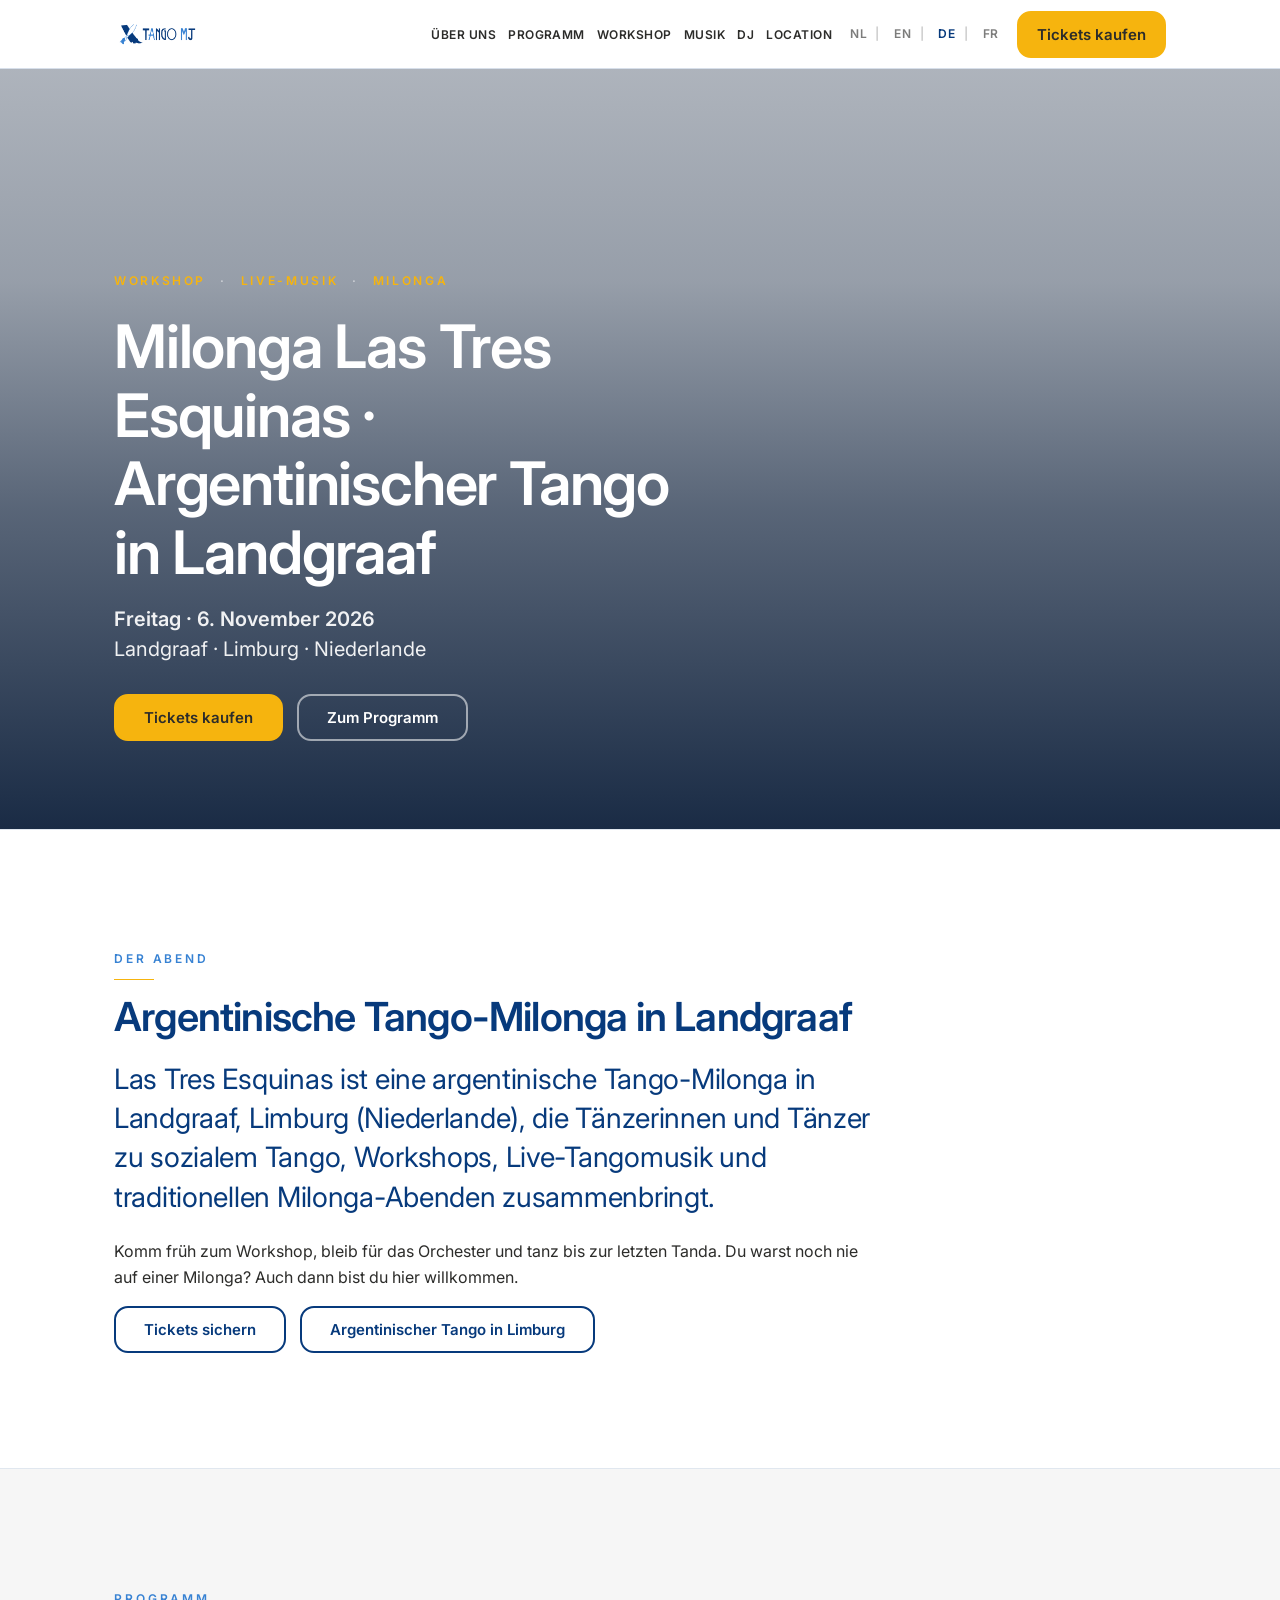
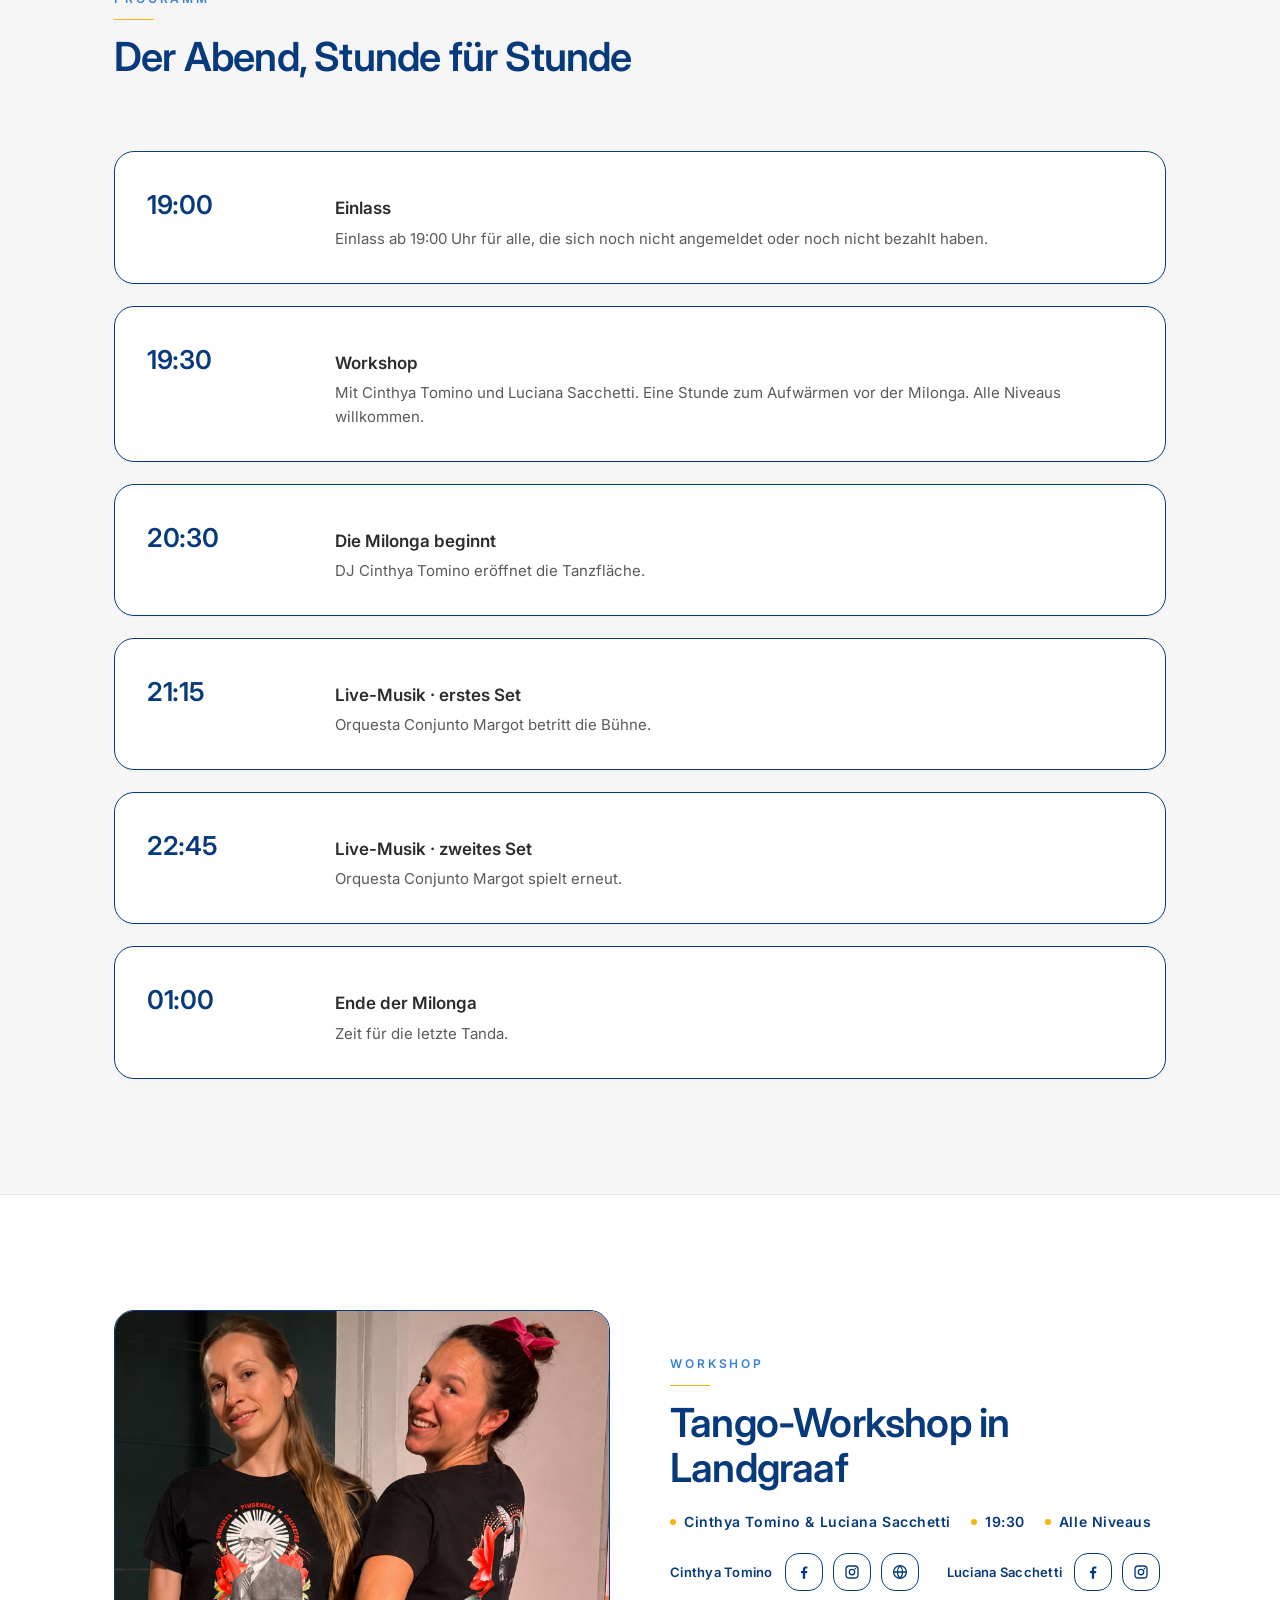
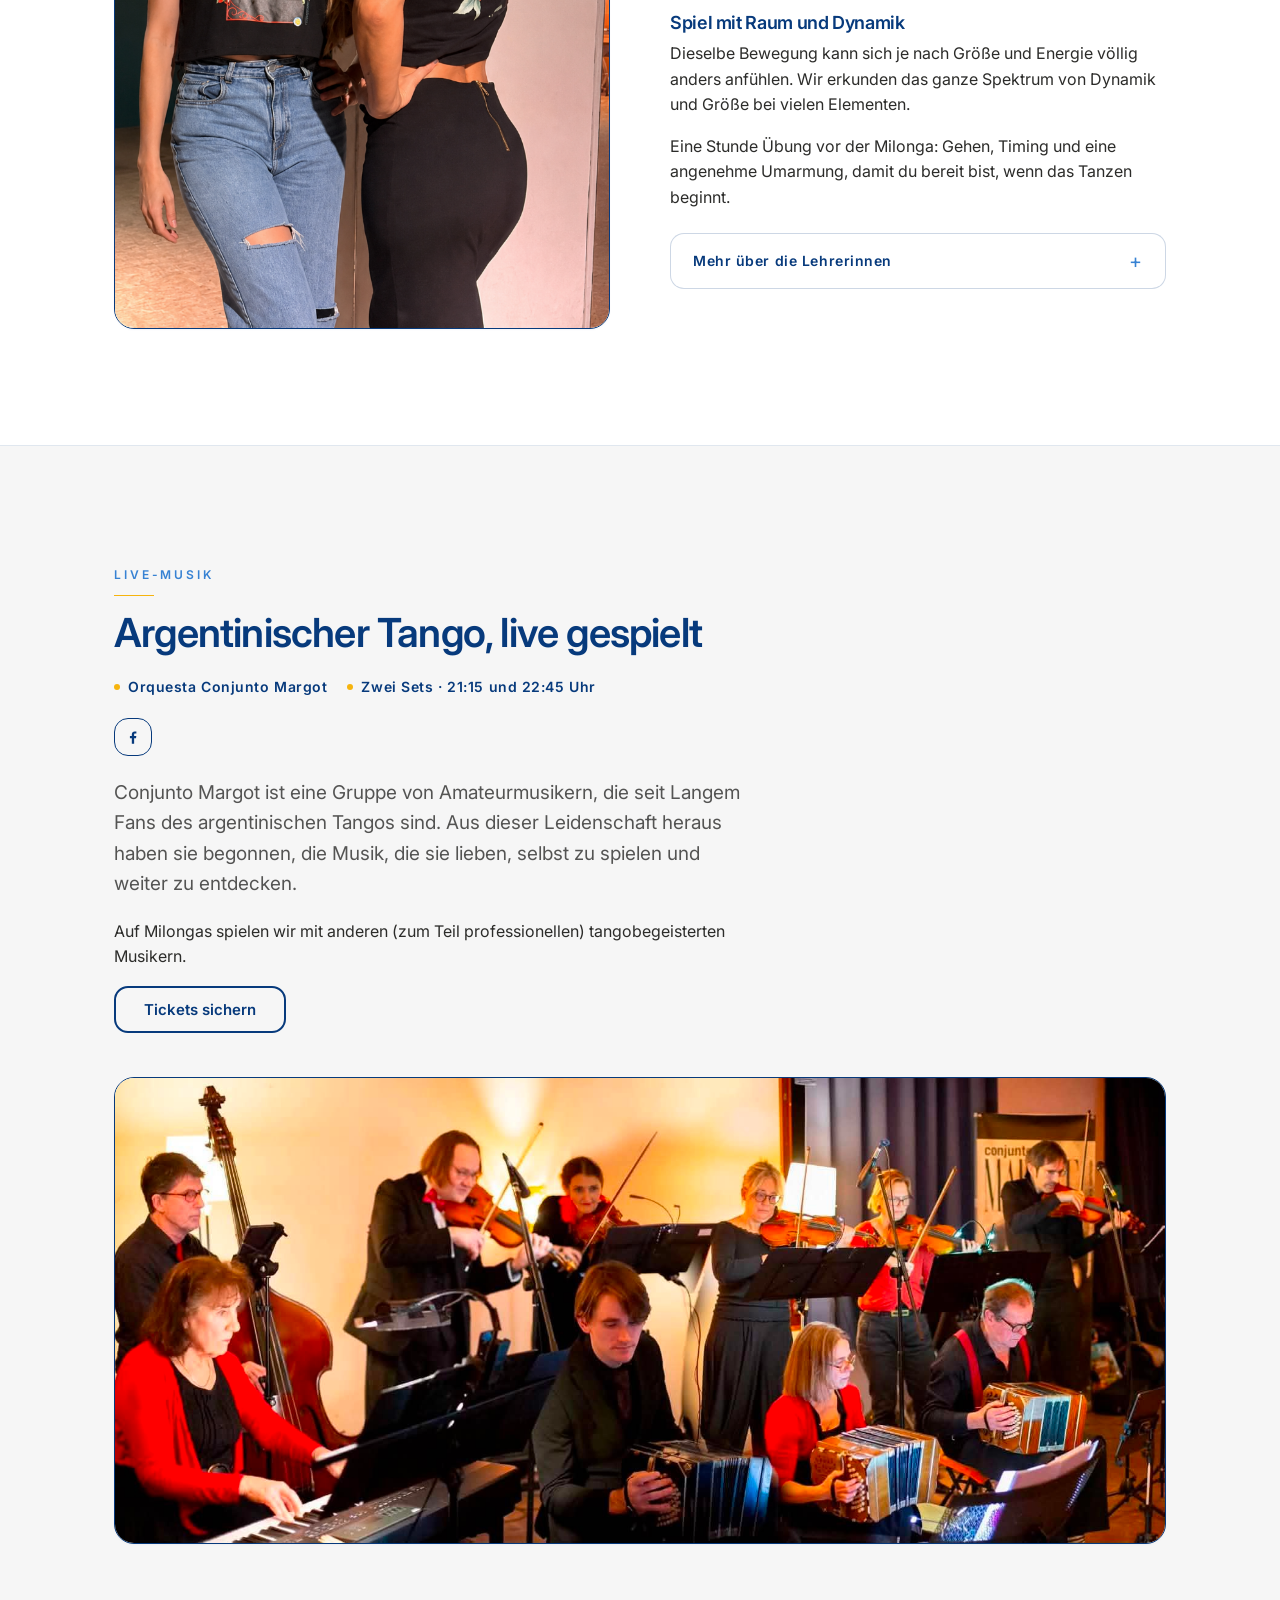
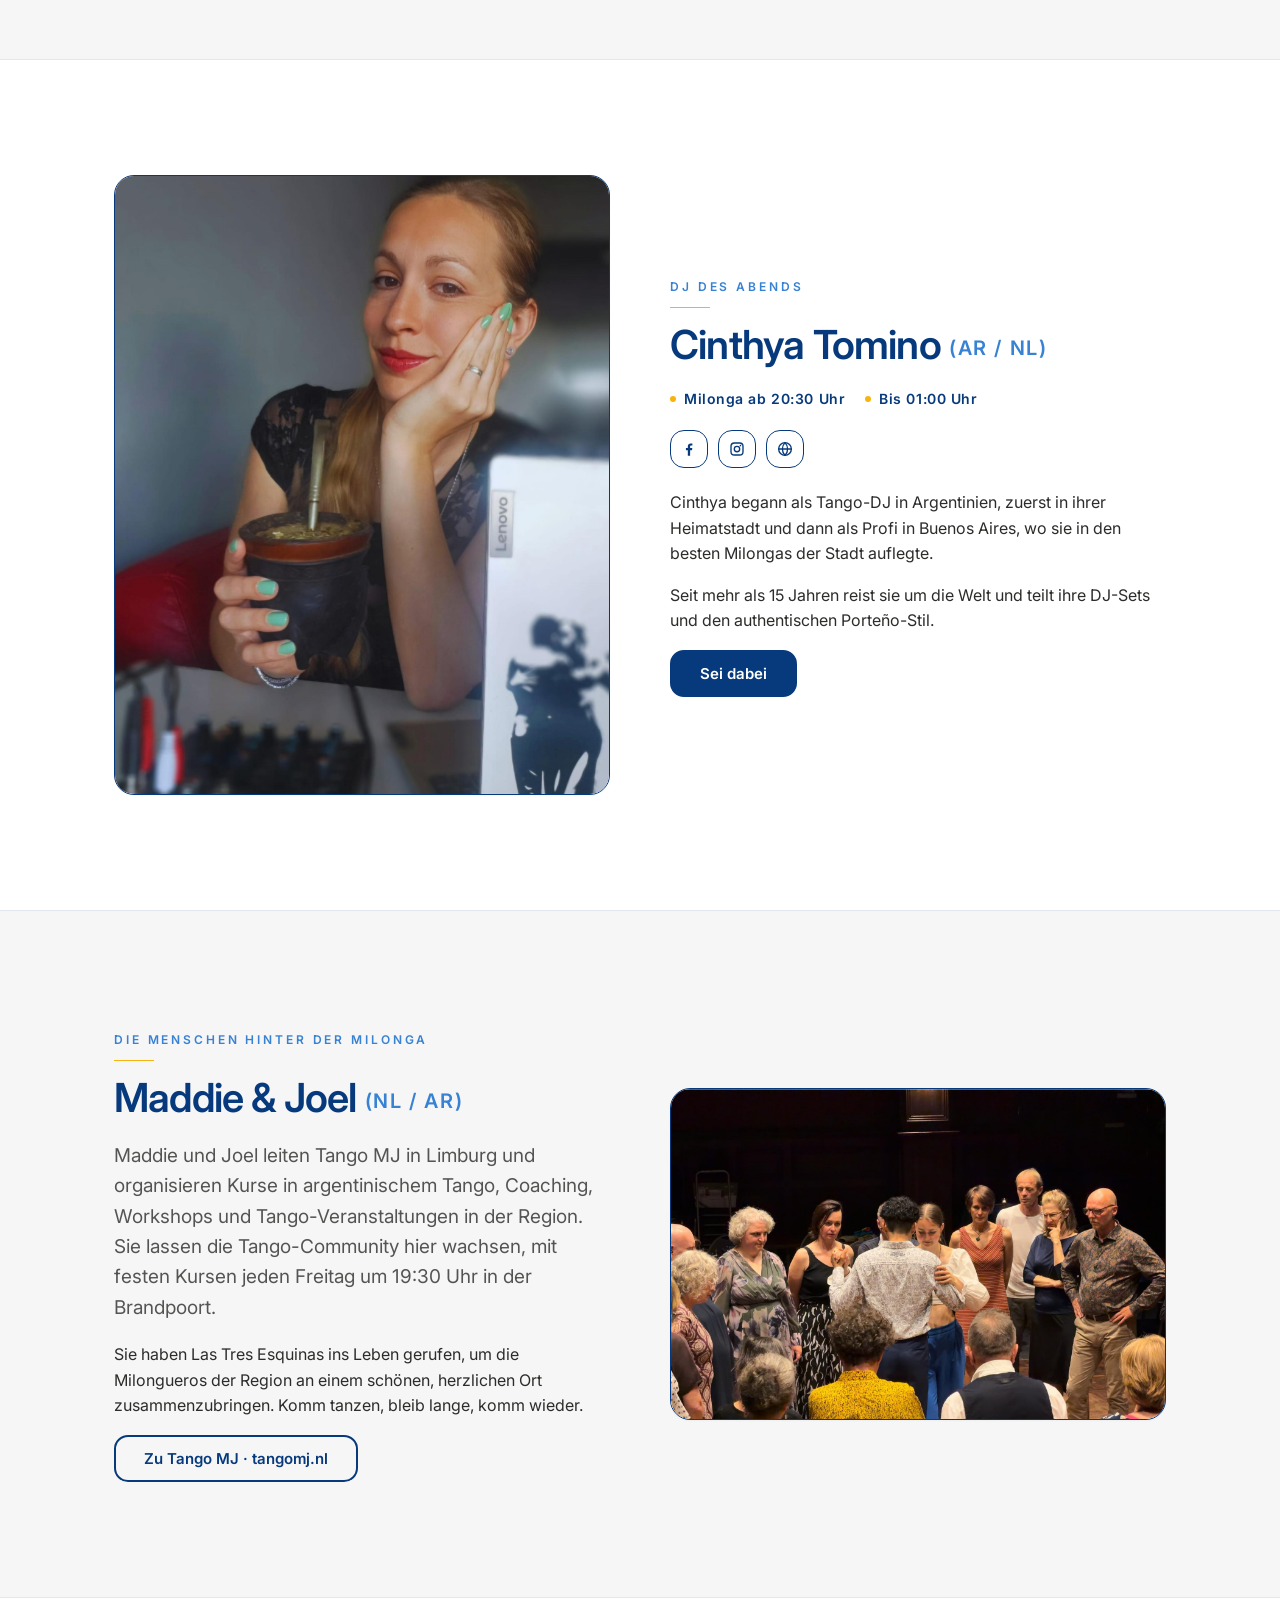
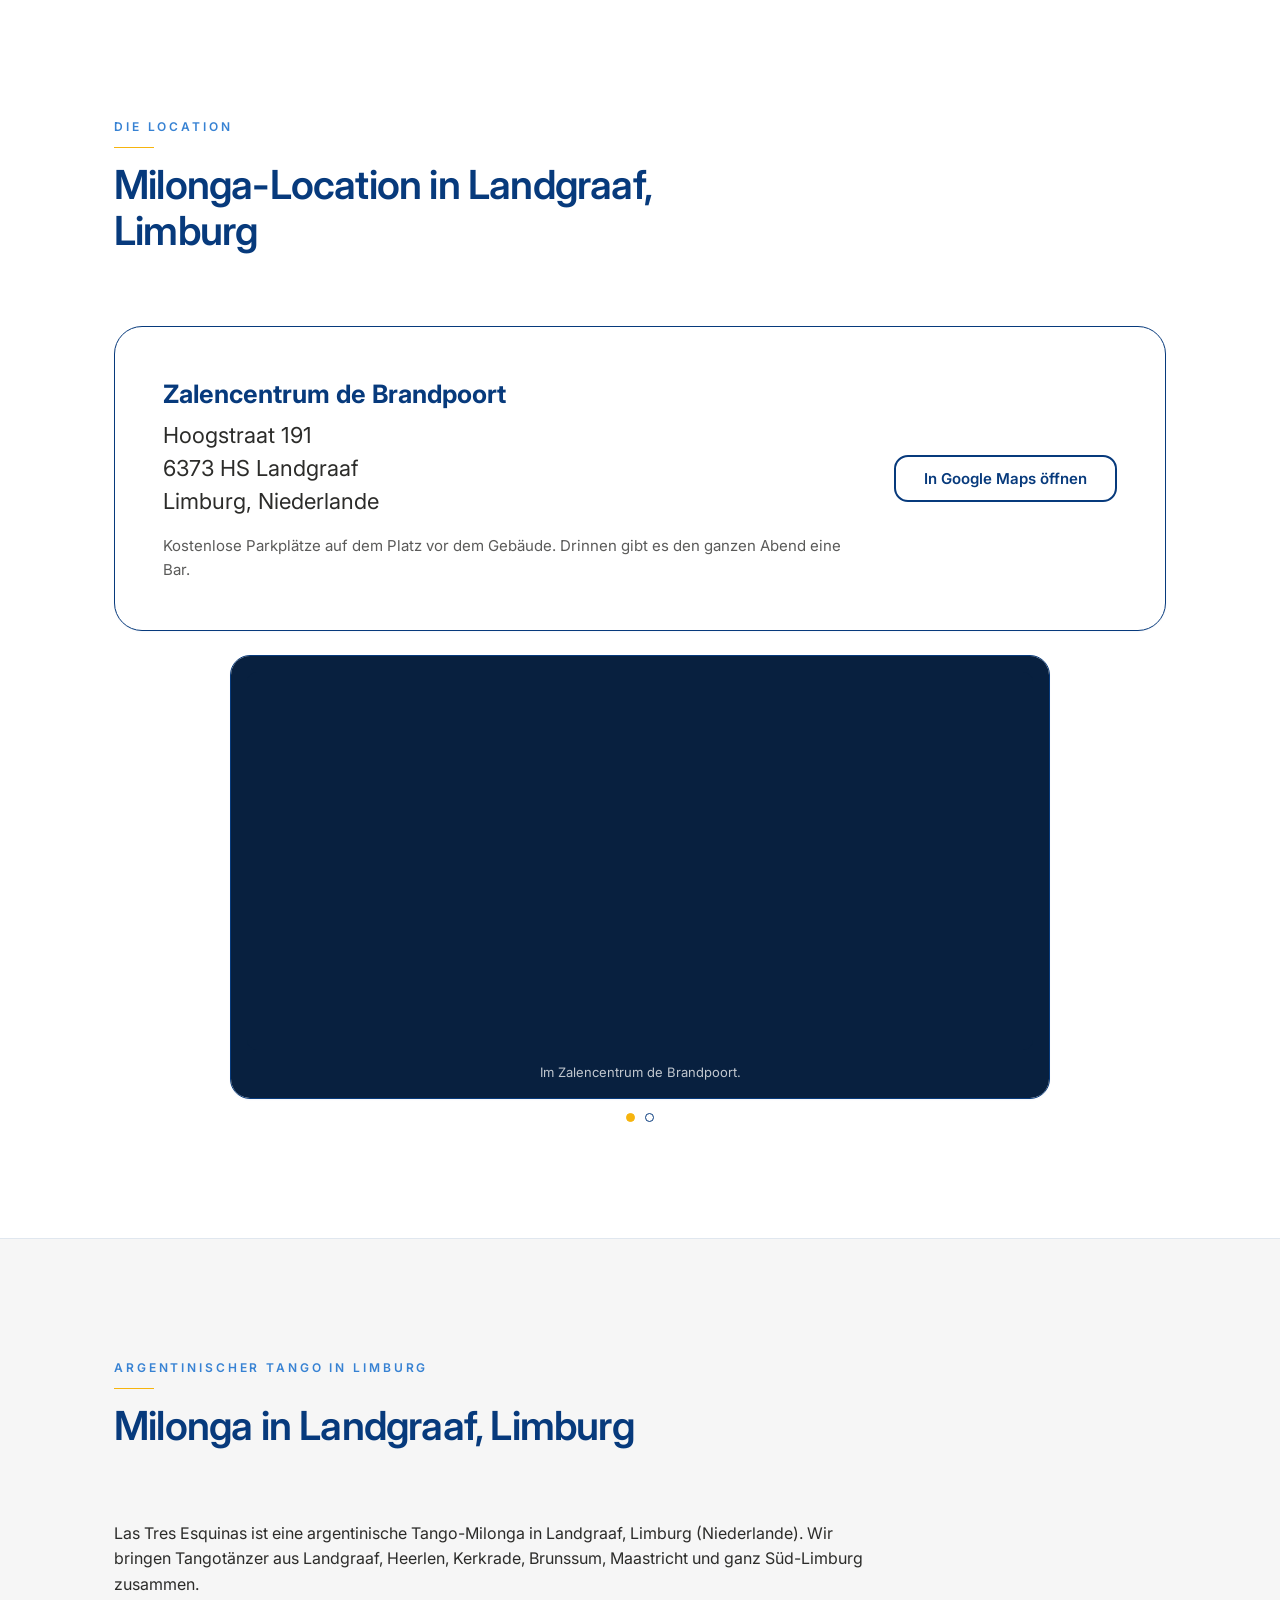
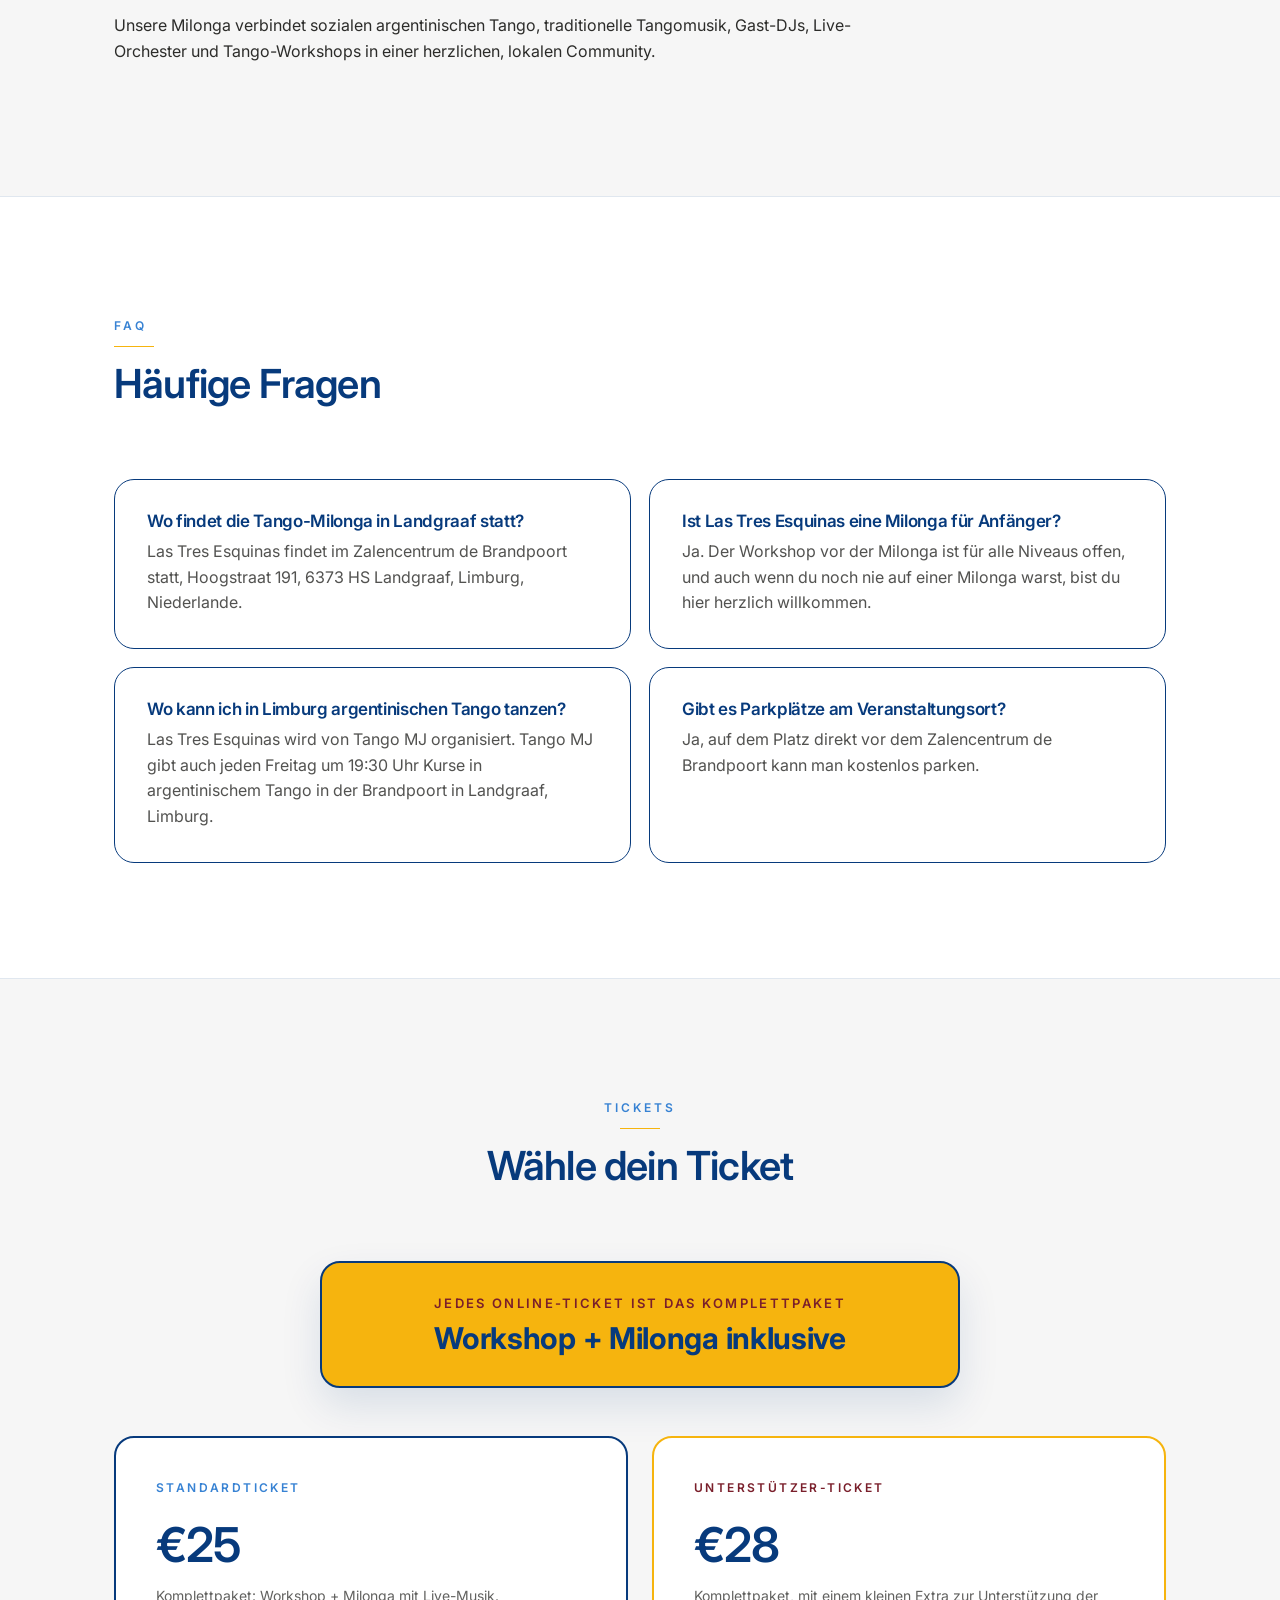
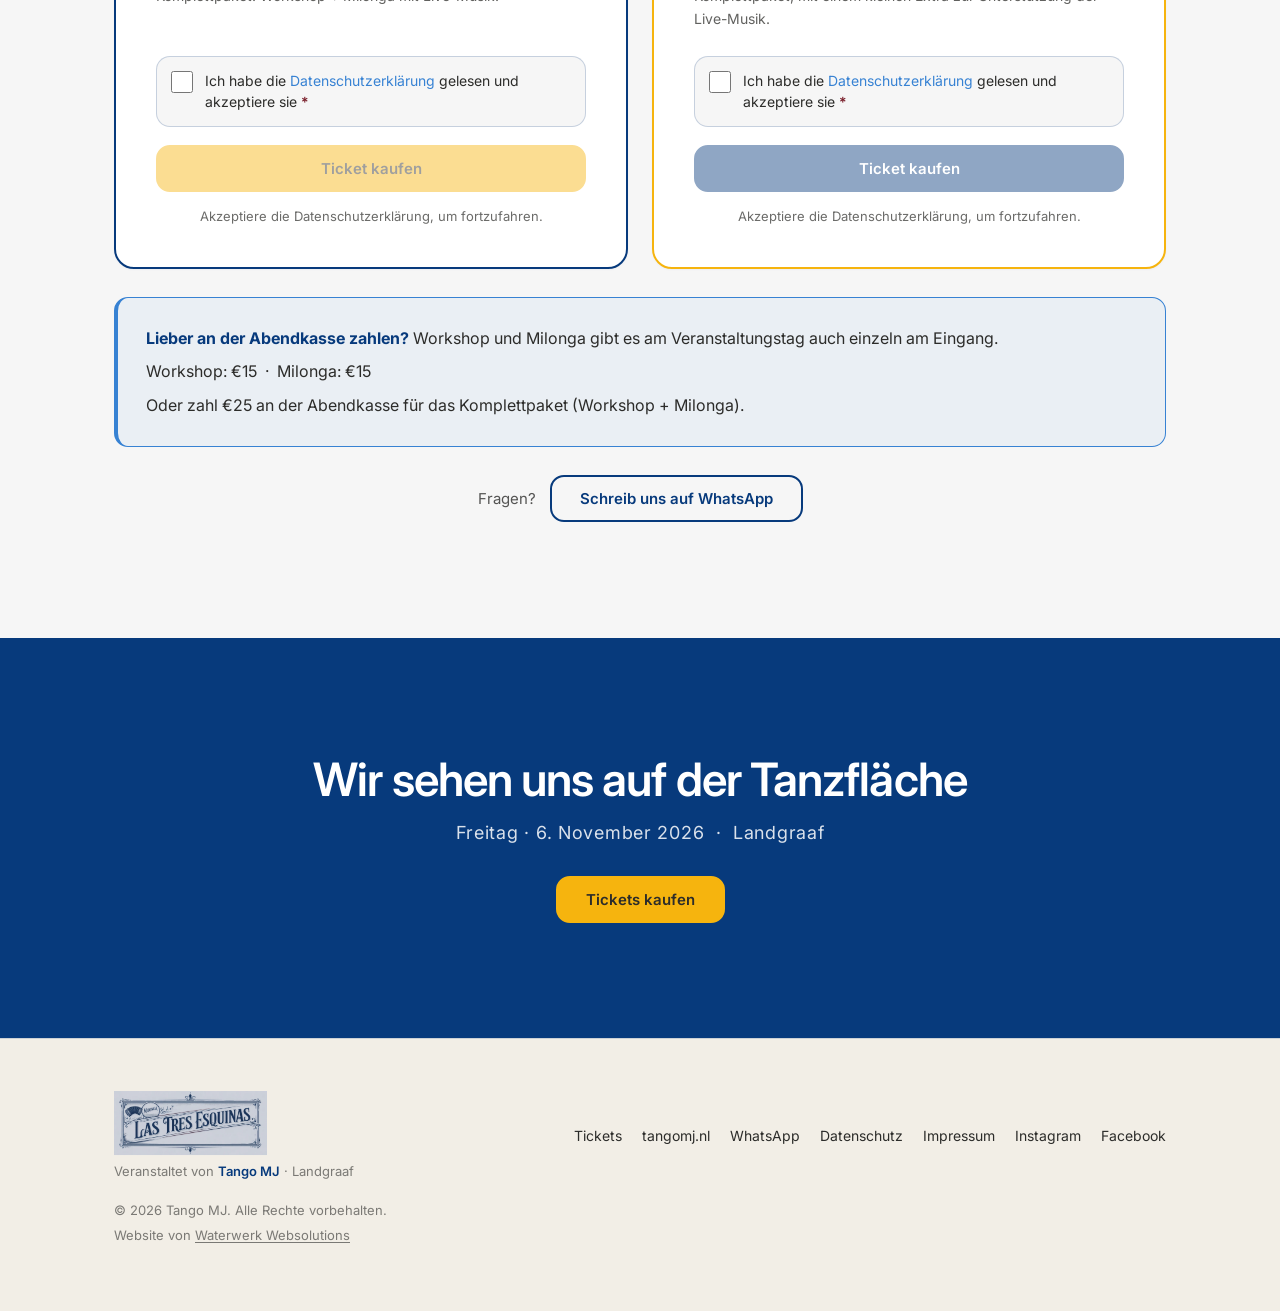
==== commit 5249af7a: "Add French version to the language switch Co-Authored-By: Claude Opus 5.5 <noreply@anthropic.com>" ====
--- a/de/index.html
+++ b/de/index.html
@@ -13,6 +13,7 @@
     <link rel="alternate" hreflang="en" href="https://lastresesquinas.nl/" />
     <link rel="alternate" hreflang="nl" href="https://lastresesquinas.nl/nl" />
     <link rel="alternate" hreflang="de" href="https://lastresesquinas.nl/de" />
+    <link rel="alternate" hreflang="fr" href="https://lastresesquinas.nl/fr" />
     <link rel="alternate" hreflang="x-default" href="https://lastresesquinas.nl/" />
 
     <link rel="icon" type="image/png" href="/img/icon.png" />
@@ -210,6 +211,7 @@
             <a class="lang-switch__item" href="/nl" hreflang="nl" lang="nl" title="Nederlands">NL</a>
             <a class="lang-switch__item" href="/" hreflang="en" lang="en" title="English">EN</a>
             <a class="lang-switch__item is-active" href="/de" lang="de" aria-current="page" title="Deutsch">DE</a>
+            <a class="lang-switch__item" href="/fr" hreflang="fr" lang="fr" title="Français">FR</a>
           </div>
           <a class="btn btn--primary" href="#tickets">Tickets kaufen</a>
         </nav>
--- a/css/styles.css
+++ b/css/styles.css
@@ -383,8 +383,8 @@
 }
 
 /* Between the mobile menu and wide screens: hide the name next to the logo
-   so the longer Dutch/German menu fits on one line. */
-@media (min-width: 901px) and (max-width: 1180px) {
+   so the longer translated menus fit on one line. */
+@media (min-width: 901px) and (max-width: 1280px) {
   .site-header__brand span {
     display: none;
   }
@@ -396,6 +396,19 @@
   .site-nav,
   .site-nav__list {
     gap: 12px;
+  }
+
+  .site-nav__list a {
+    font-size: 12px;
+    letter-spacing: 0.04em;
+  }
+
+  .lang-switch__item {
+    padding-inline: 4px;
+  }
+
+  .lang-switch__item:not(:last-child)::after {
+    margin-left: 6px;
   }
 }
 
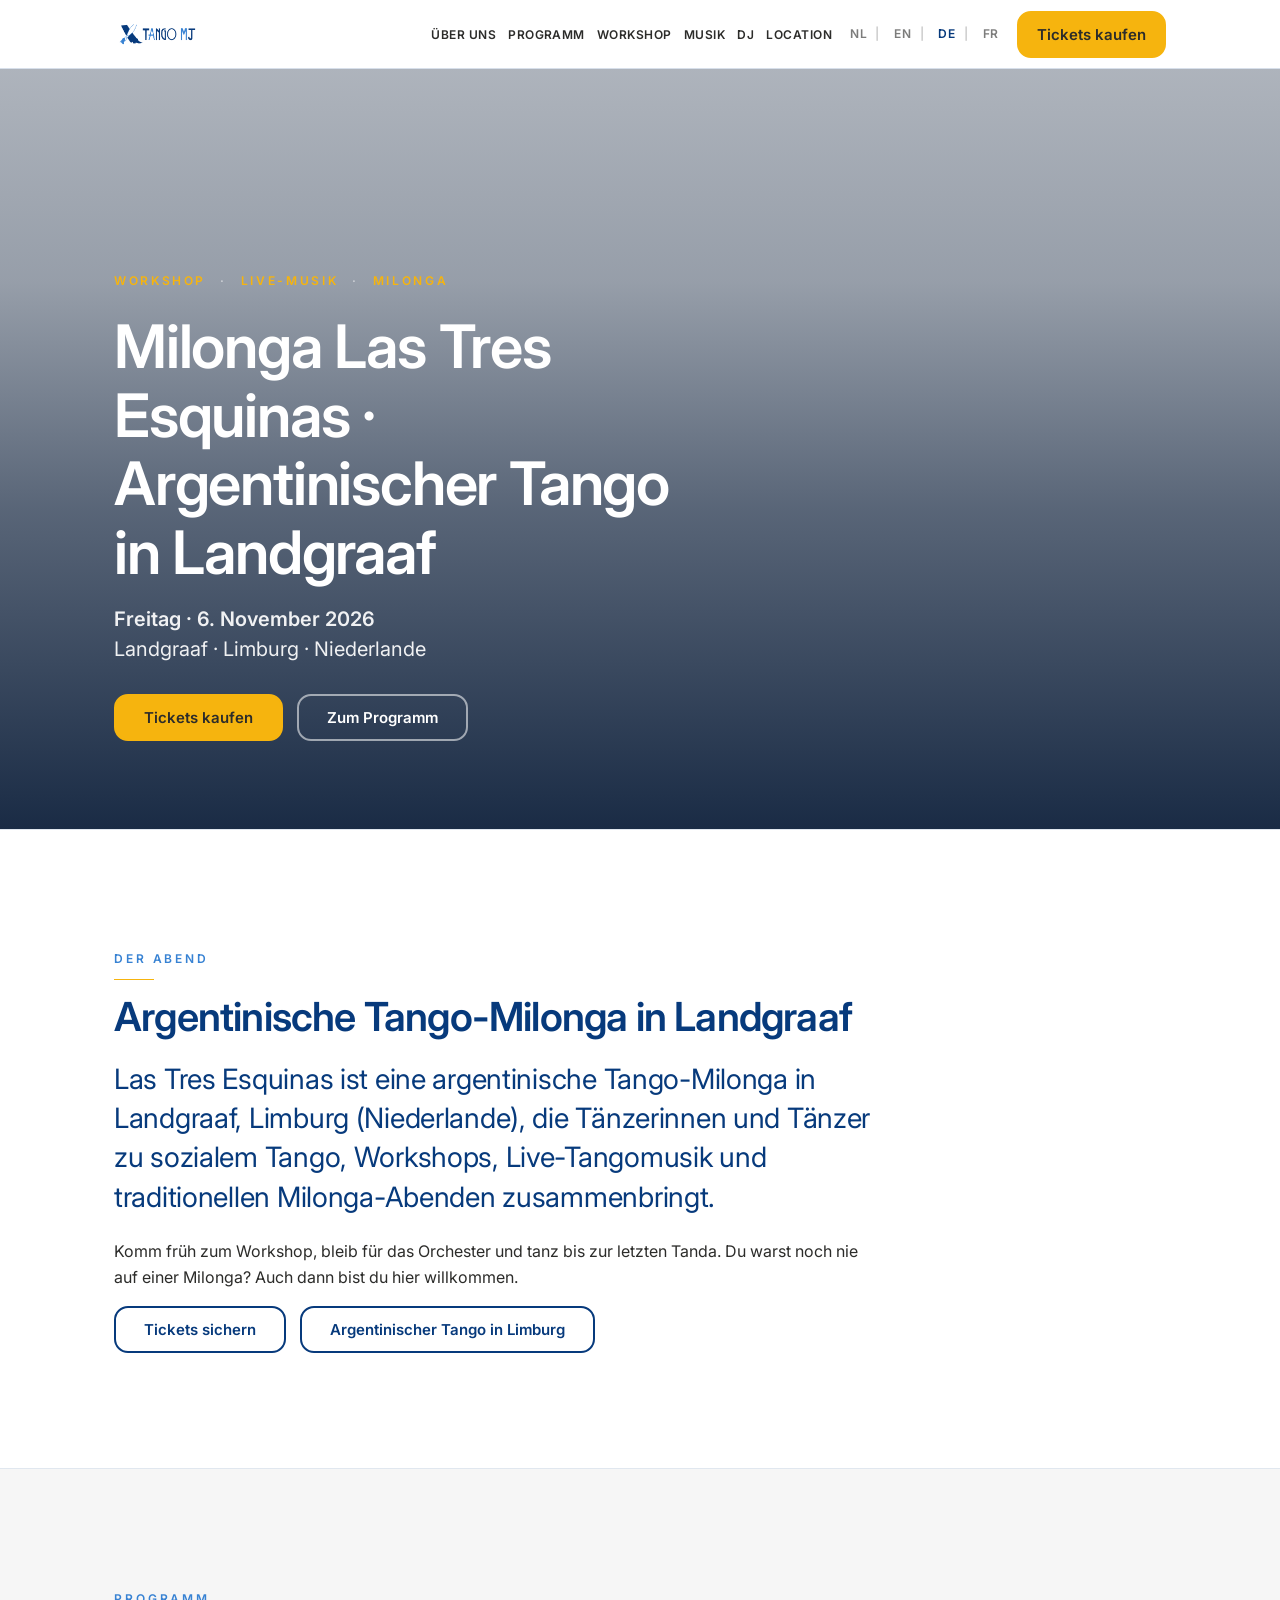
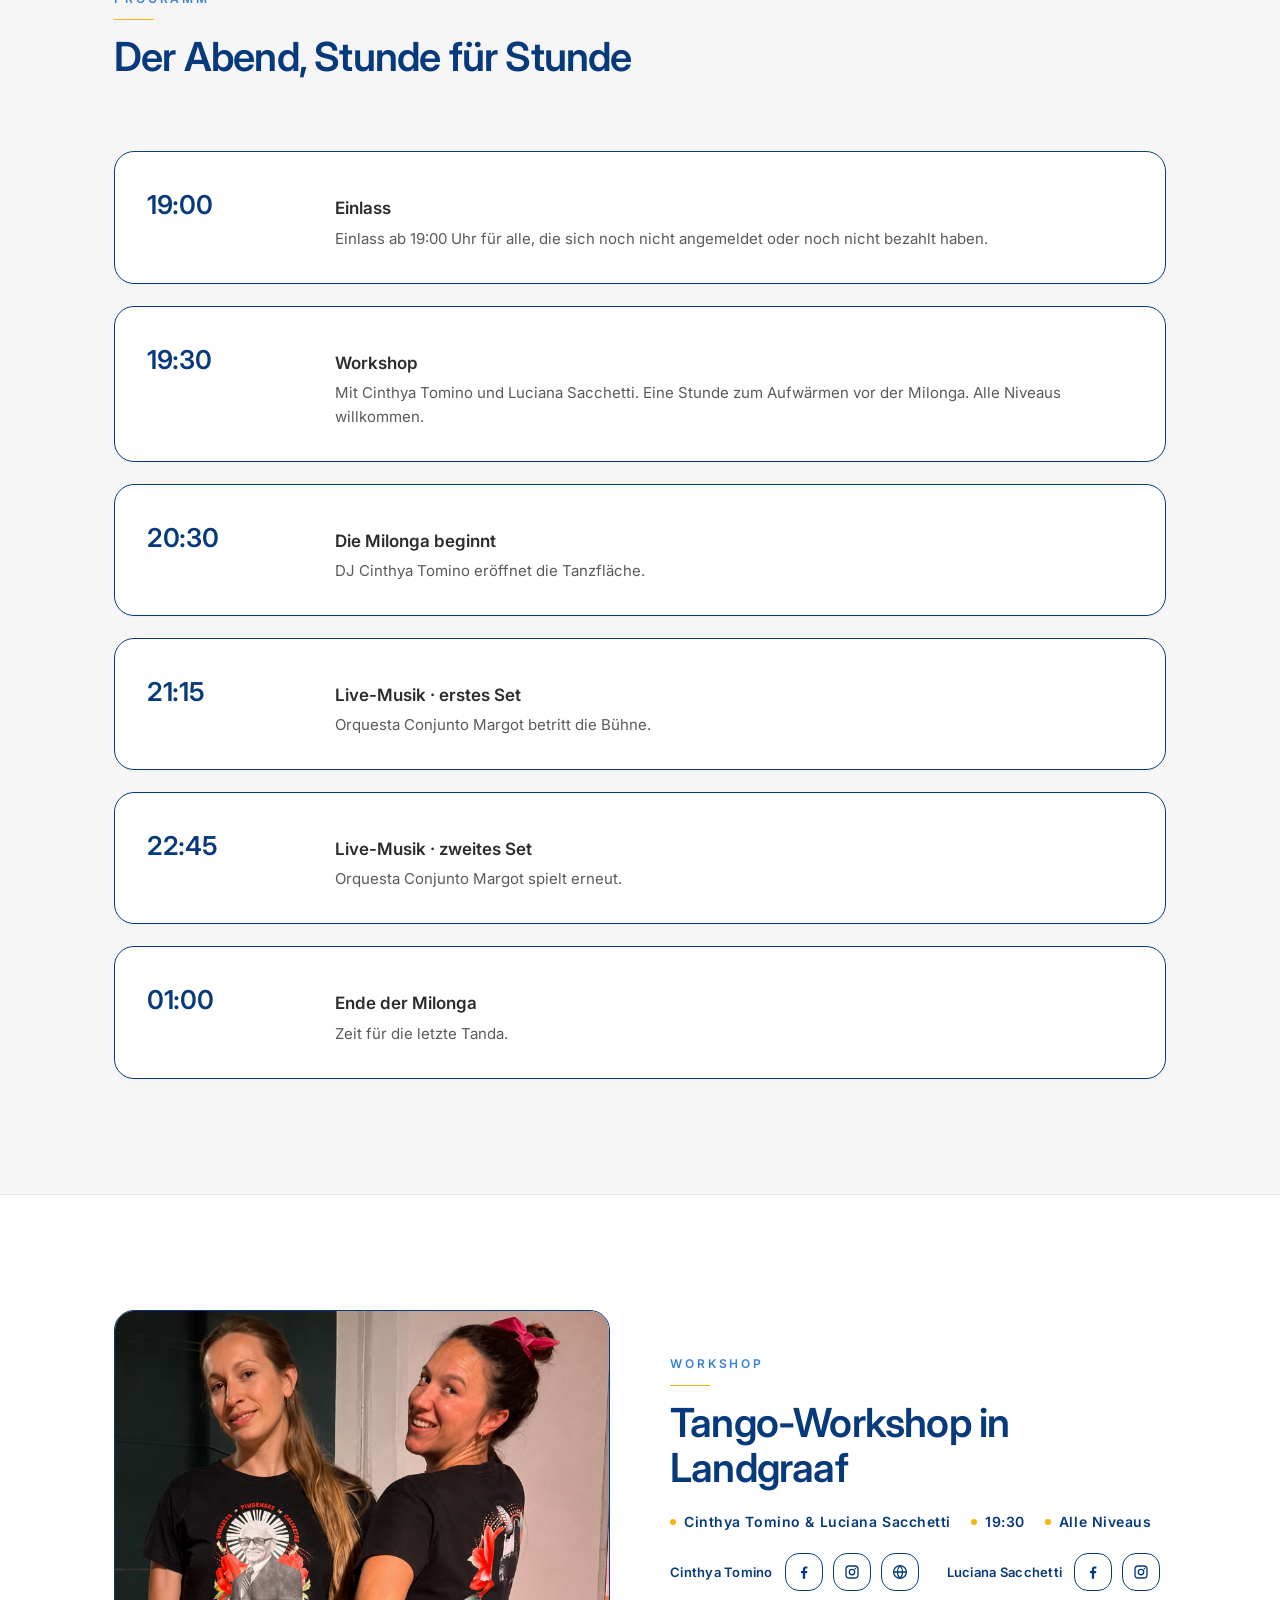
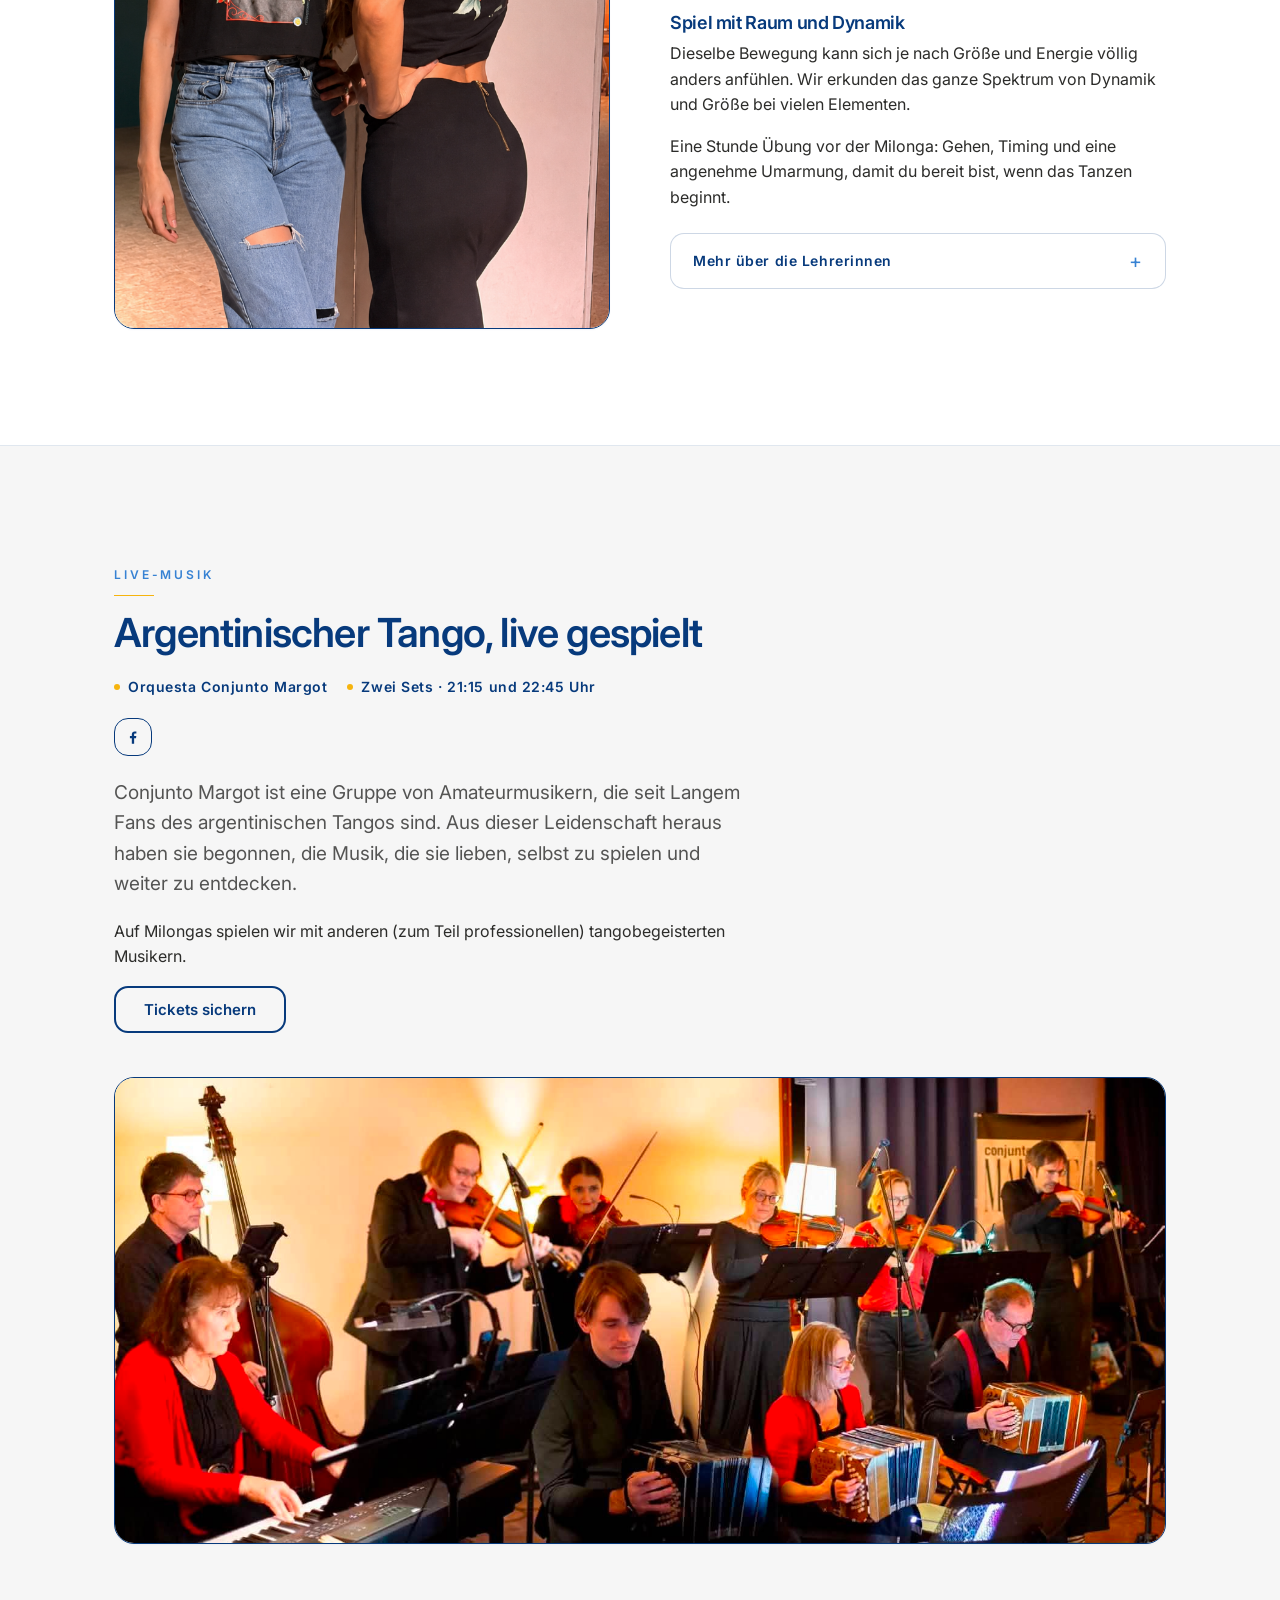
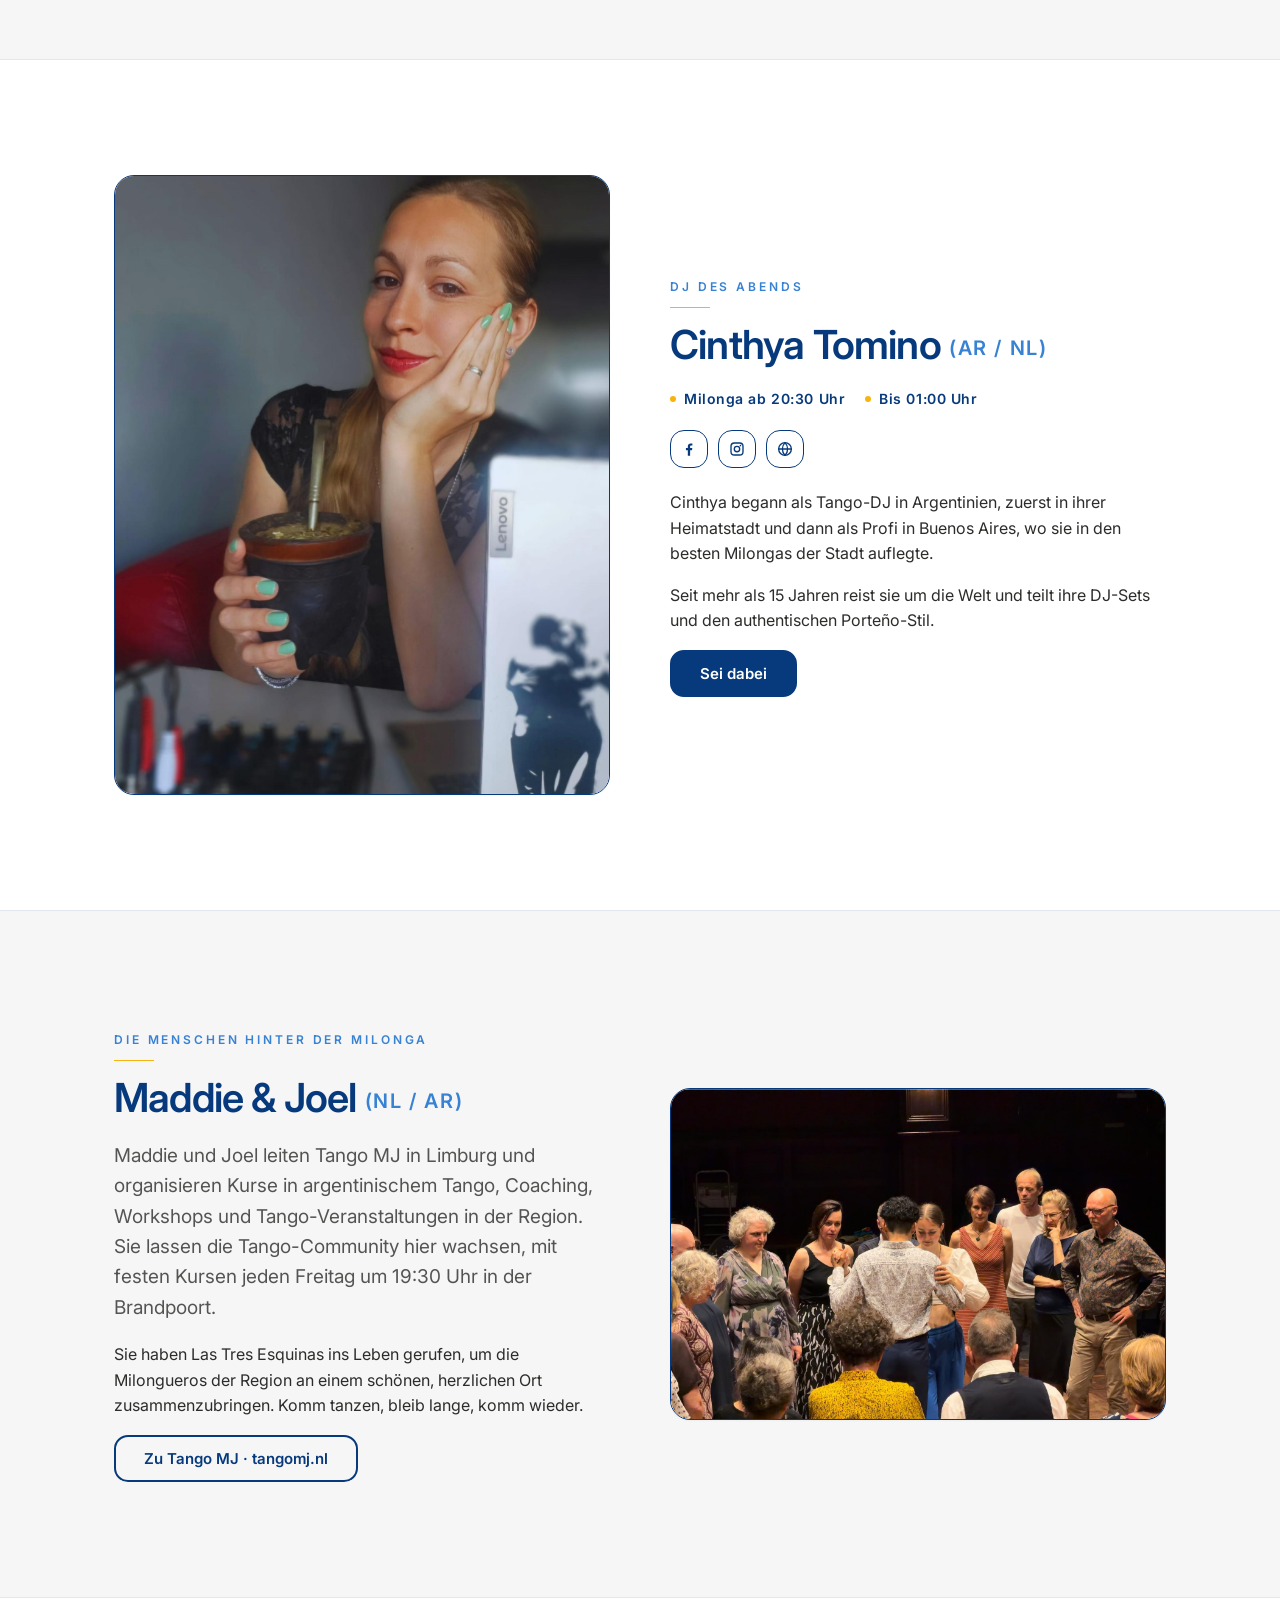
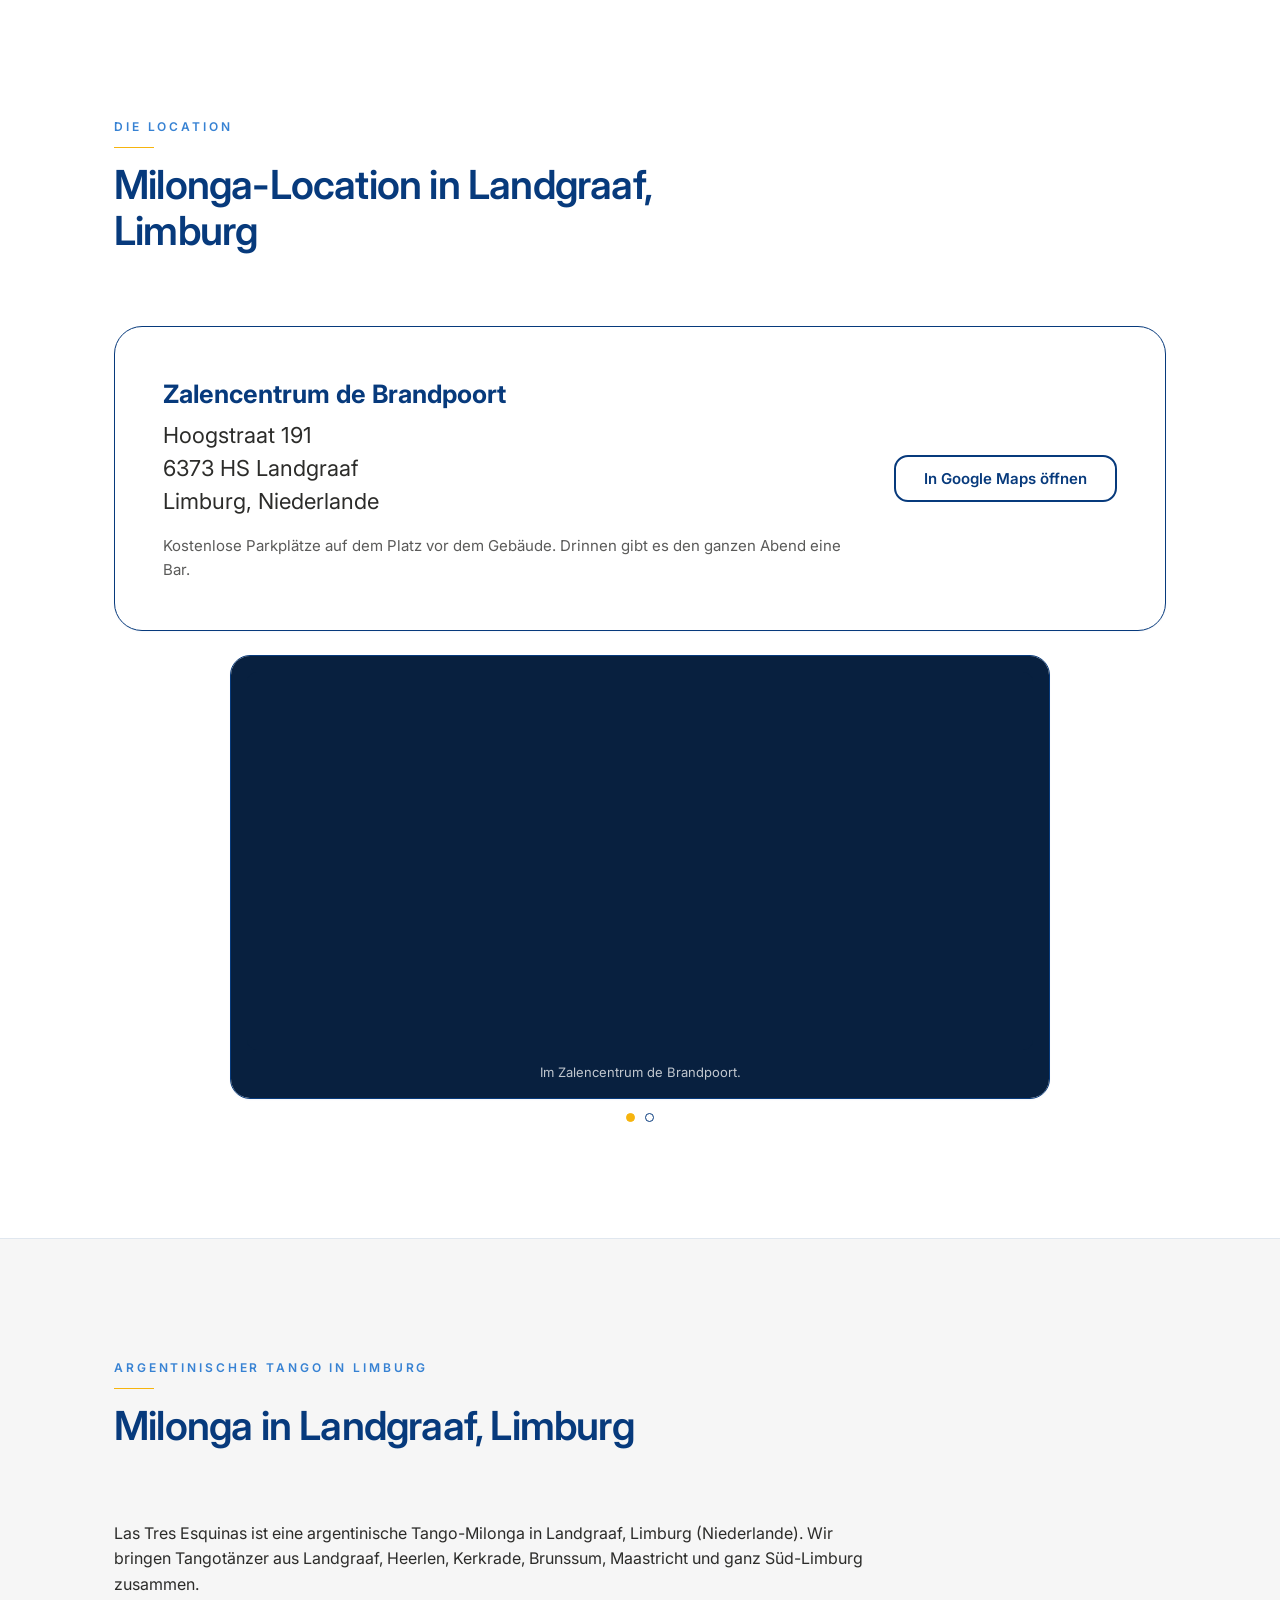
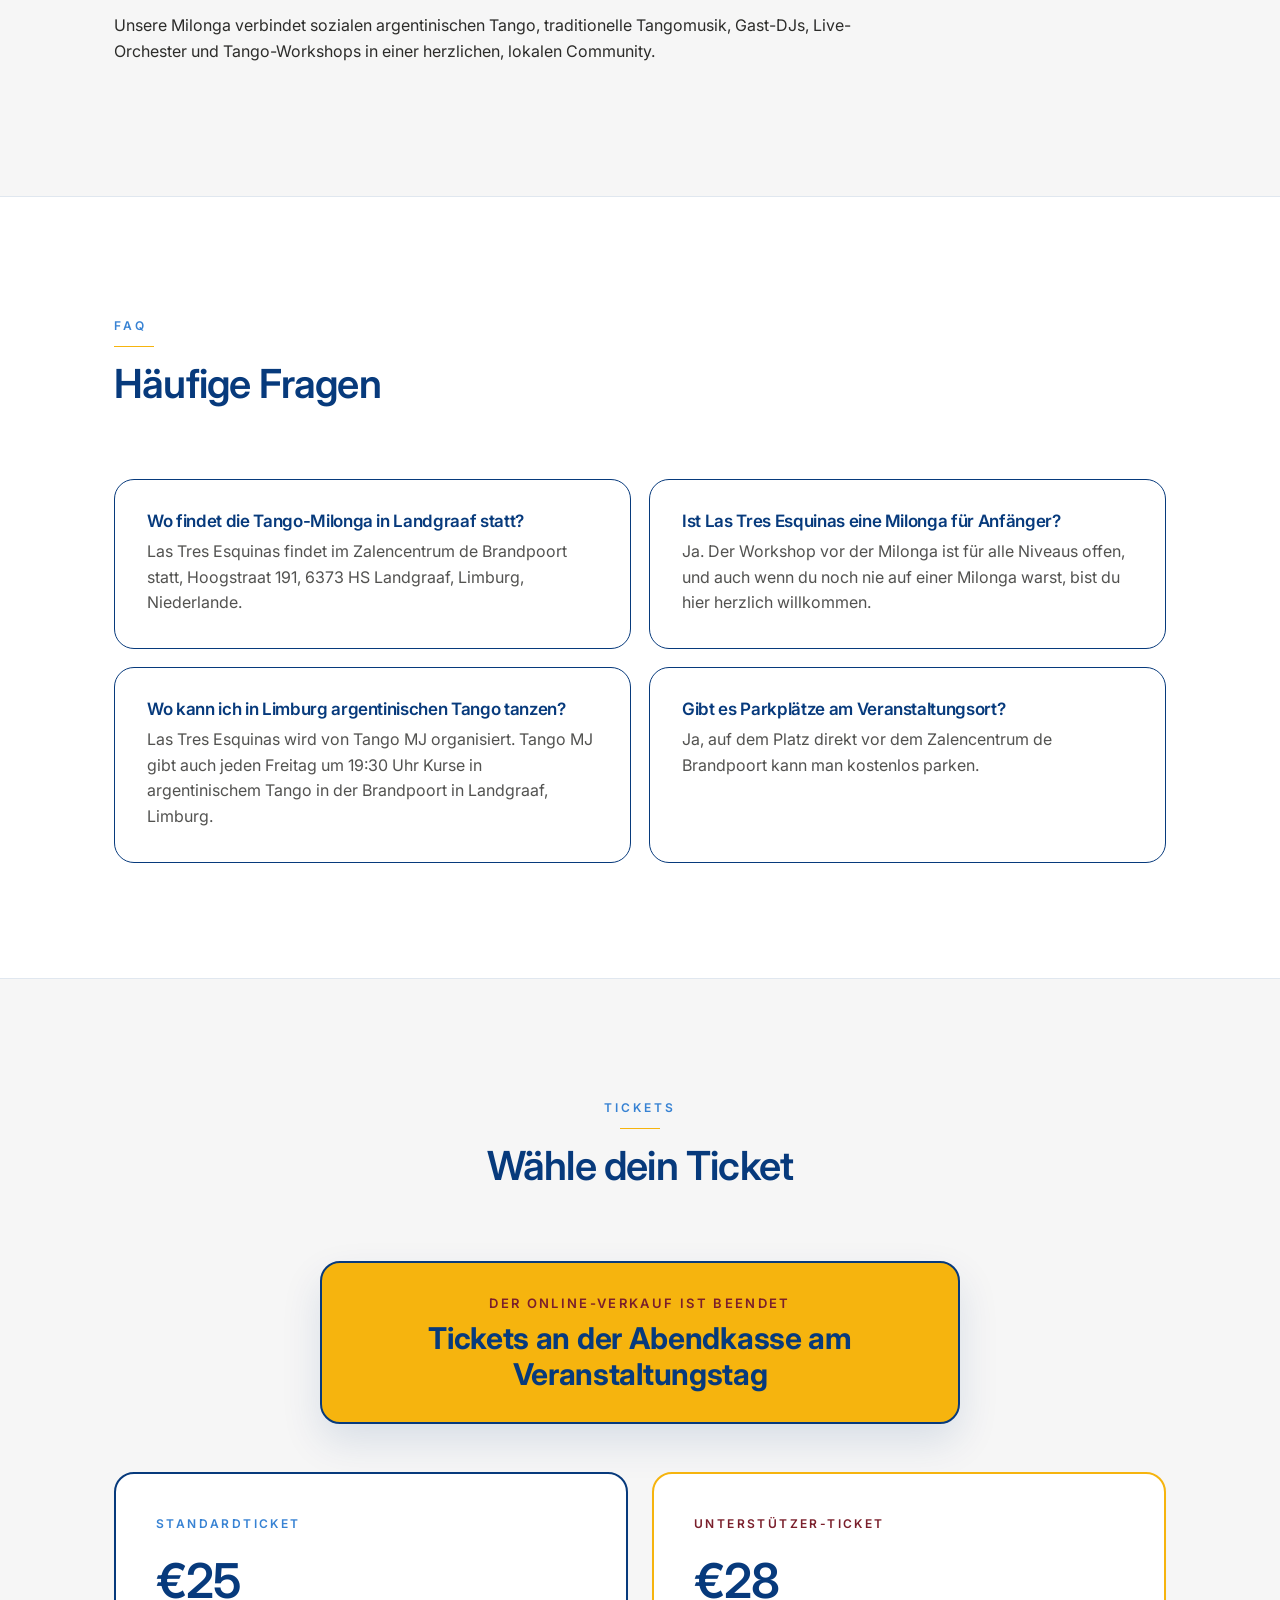
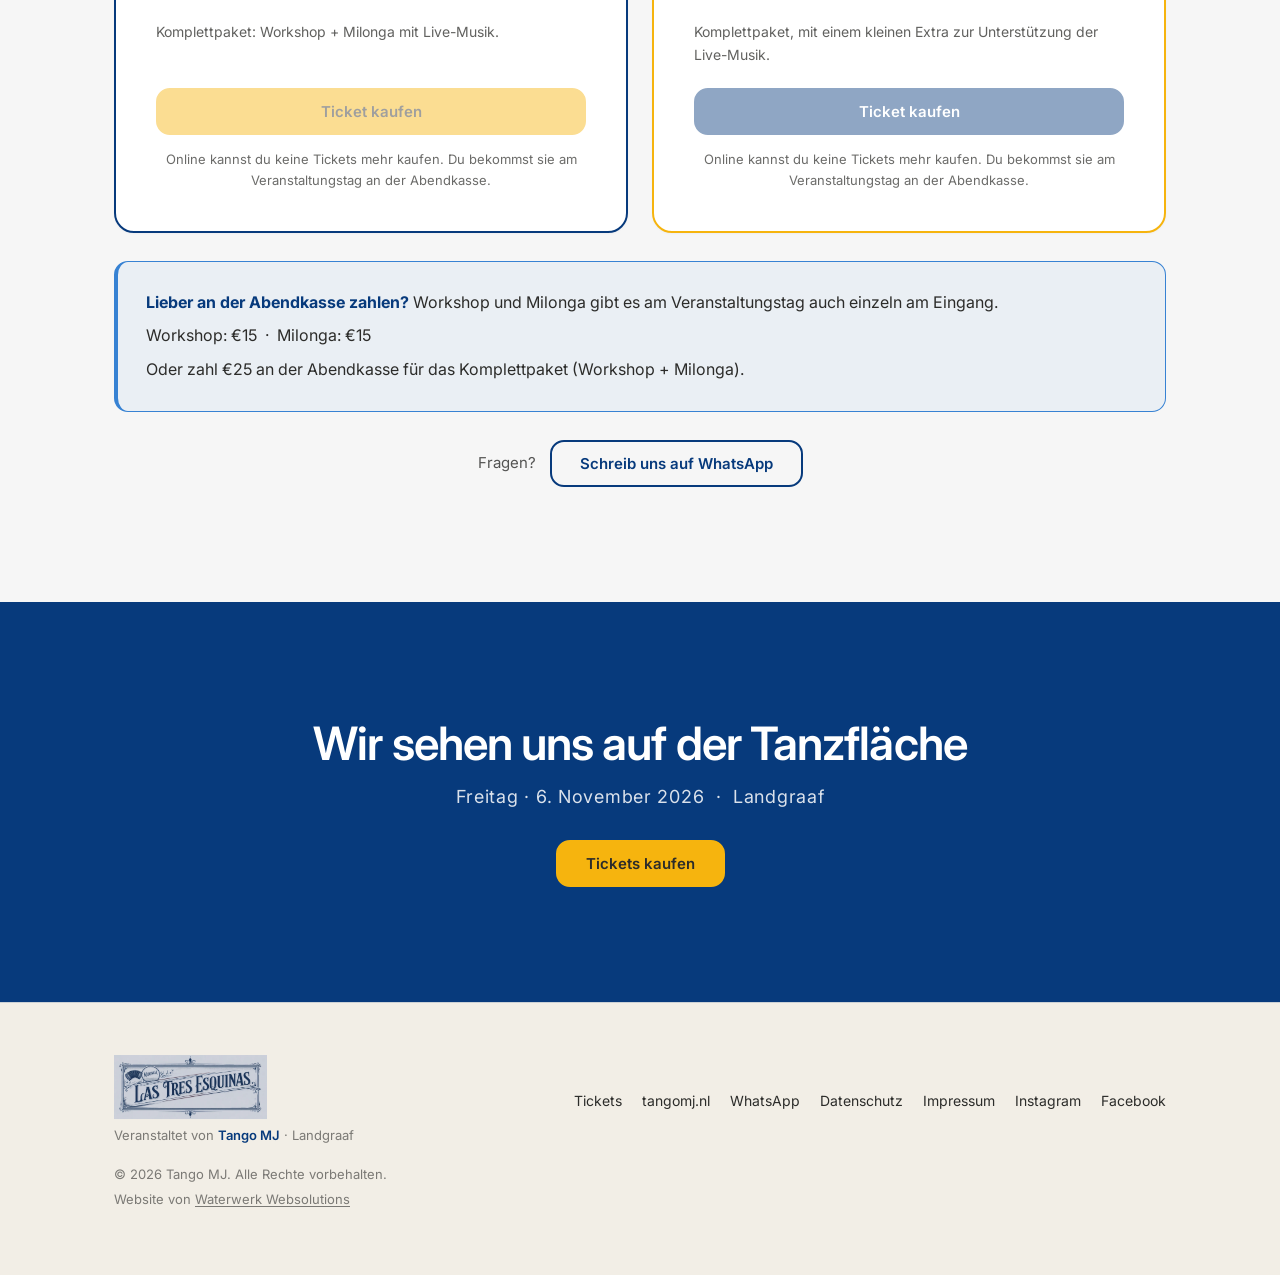
==== commit f0360e23: "Version main.js so the CDN serves the sales-close update Co-Authored-By: Claude Opus 5.5 <noreply@an" ====
--- a/de/index.html
+++ b/de/index.html
@@ -928,6 +928,6 @@
       <a class="btn btn--primary" href="#tickets" tabindex="-1">Tickets kaufen · 6. Nov.</a>
     </div>
 
-    <script src="/js/main.js" defer></script>
+    <script src="/js/main.js?v=20261105" defer></script>
   </body>
 </html>
